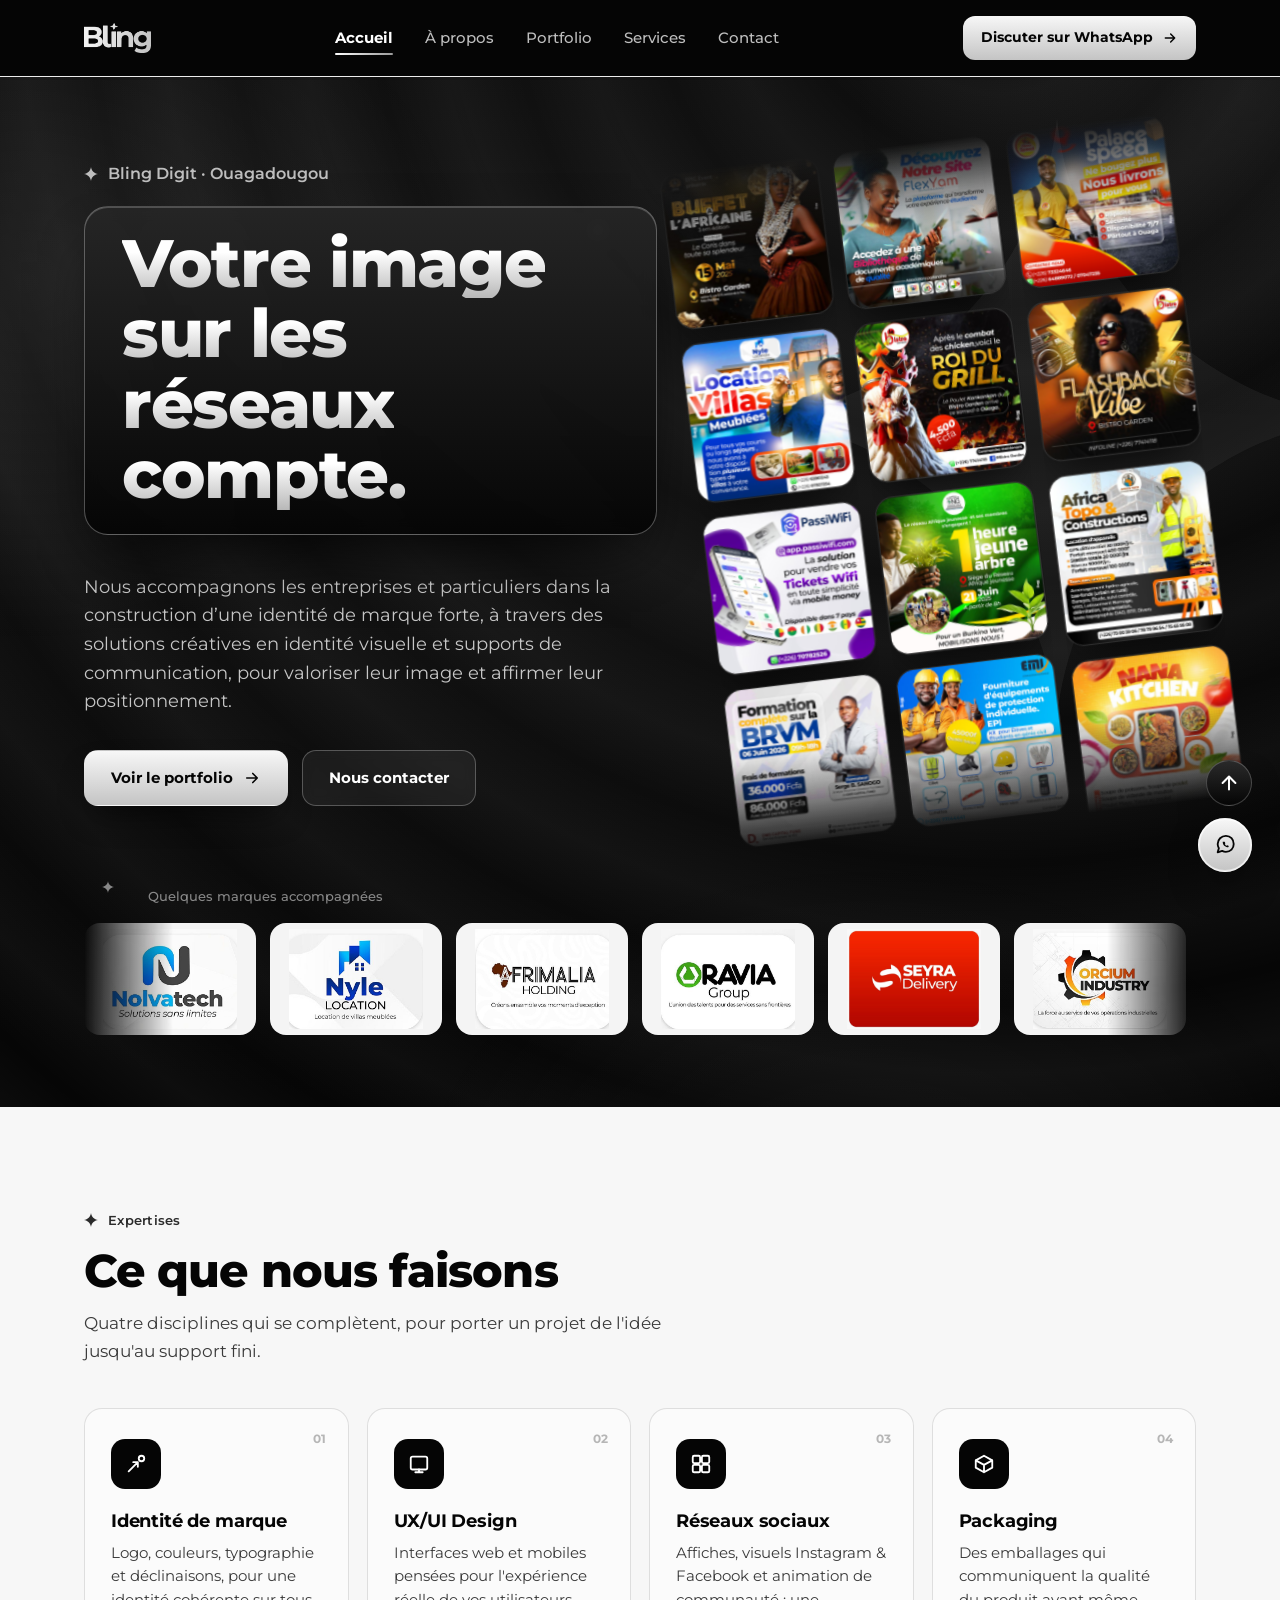
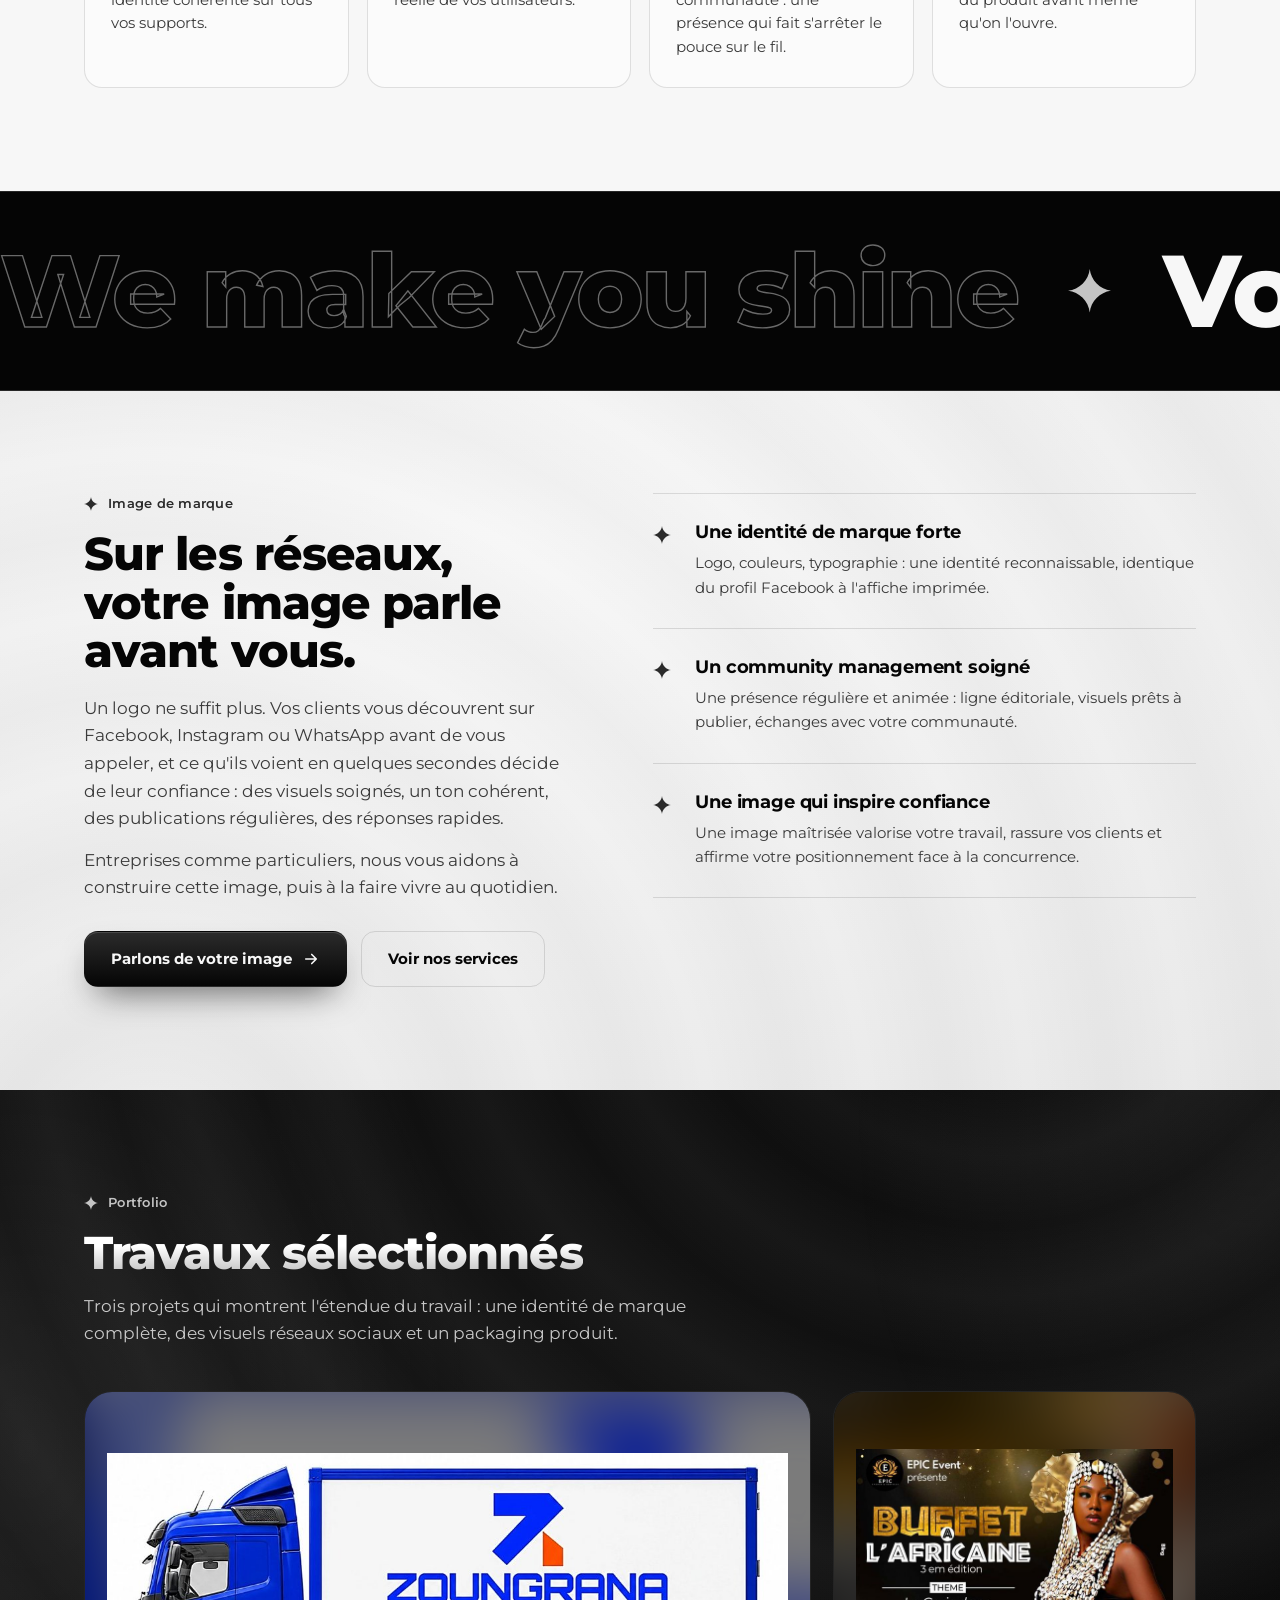
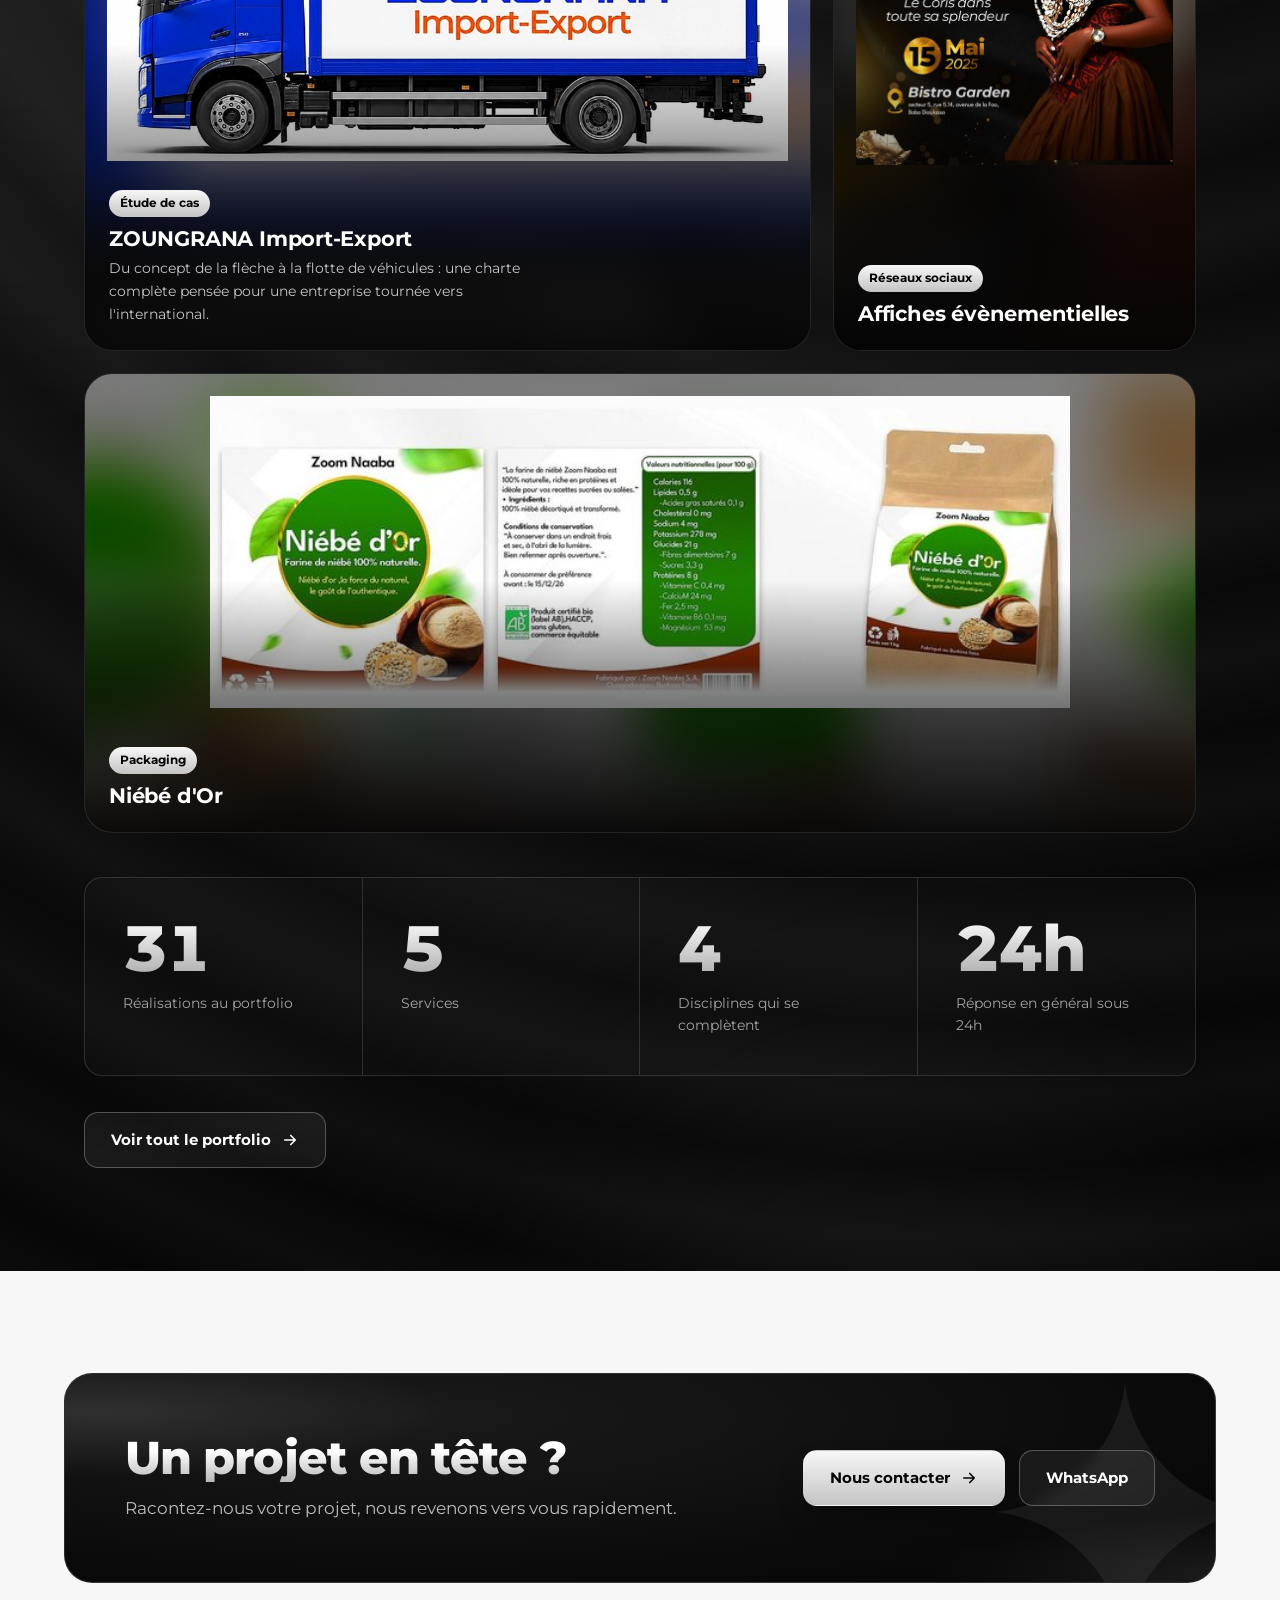
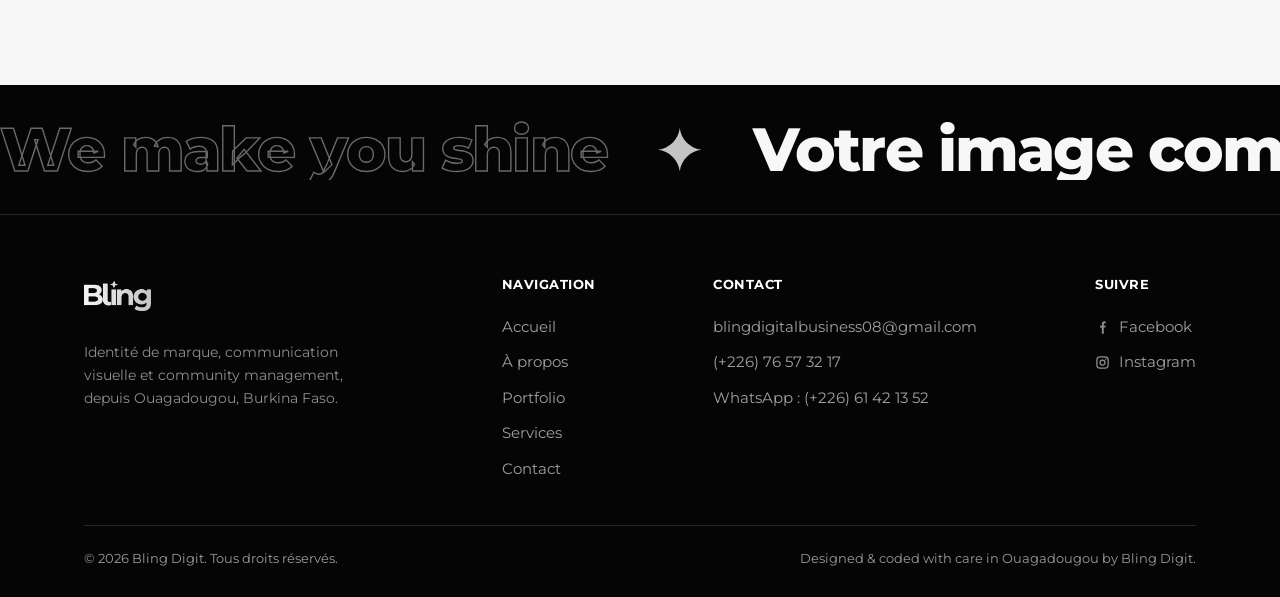
==== index.html @ 1dfe2dde "Add files via upload" ====
<!DOCTYPE html>
<html lang="fr">
<head>
<meta charset="UTF-8">
<meta name="viewport" content="width=device-width, initial-scale=1.0">
<title>Bling Digit | Identité de marque, design &amp; community management</title>
<meta name="description" content="Bling Digit accompagne entreprises et particuliers à Ouagadougou : identité visuelle, supports de communication, réseaux sociaux et community management.">
<meta name="theme-color" content="#050505">
<meta property="og:type" content="website">
<meta property="og:site_name" content="Bling Digit">
<meta property="og:title" content="Bling Digit | Identité de marque, design &amp; community management">
<meta property="og:description" content="Bling Digit accompagne entreprises et particuliers à Ouagadougou : identité visuelle, supports de communication, réseaux sociaux et community management.">
<meta property="og:image" content="https://www.blingdigit.com/assets/img/og-cover.jpg">
<meta property="og:image:width" content="1200">
<meta property="og:image:height" content="630">
<meta property="og:image:alt" content="Logo Bling Digit">
<meta property="og:url" content="https://www.blingdigit.com/">
<meta property="og:locale" content="fr_FR">
<meta name="twitter:card" content="summary_large_image">
<meta name="twitter:title" content="Bling Digit | Identité de marque, design &amp; community management">
<meta name="twitter:description" content="Bling Digit accompagne entreprises et particuliers à Ouagadougou : identité visuelle, supports de communication, réseaux sociaux et community management.">
<meta name="twitter:image" content="https://www.blingdigit.com/assets/img/og-cover.jpg">
<link rel="canonical" href="https://www.blingdigit.com/">
<link rel="icon" type="image/png" href="assets/img/favicon.png">
<link rel="icon" type="image/png" sizes="32x32" href="assets/img/favicon-32.png">
<link rel="apple-touch-icon" href="assets/img/apple-touch-icon.png">
<link rel="preconnect" href="https://fonts.googleapis.com">
<link rel="preconnect" href="https://fonts.gstatic.com" crossorigin>
<link href="https://fonts.googleapis.com/css2?family=Montserrat:wght@400;500;600;700;800&amp;display=swap" rel="stylesheet">
<link rel="stylesheet" href="assets/styles.css">
<script>document.documentElement.classList.add('js');setTimeout(function(){if(!window.__bling){document.documentElement.classList.remove('js')}},4000);</script>
<script type="application/ld+json">
{"@context":"https://schema.org","@type":"ProfessionalService","name":"Bling Digit","url":"https://www.blingdigit.com/","logo":"https://www.blingdigit.com/assets/img/bling-logo-dark.png","image":"https://www.blingdigit.com/assets/img/og-cover.jpg","description":"Identité de marque, supports de communication, réseaux sociaux et community management pour entreprises et particuliers.","email":"blingdigitalbusiness08@gmail.com","telephone":"+22676573217","address":{"@type":"PostalAddress","addressLocality":"Ouagadougou","addressCountry":"BF"},"sameAs":["https://www.facebook.com/profile.php?id=100087631194981","https://www.instagram.com/bling_digital_business/"]}
</script>
</head>
<body>
<a class="skip-link" href="#main-content">Aller au contenu</a>

<header class="nav" id="nav">
  <div class="wrap">
    <a href="index.html" class="brand" aria-label="Bling Digit, accueil"><img width="487" height="217" src="assets/img/bling-logo-light.png" alt="Bling Digit" class="mark"></a>
    <nav class="nav-links" id="nav-links" aria-label="Navigation principale">
      <a href="index.html" aria-current="page">Accueil</a>
      <a href="a-propos.html">À propos</a>
      <a href="portfolio.html">Portfolio</a>
      <a href="services.html">Services</a>
      <a href="contact.html">Contact</a>
      <a class="mobile-only" href="https://wa.me/22661421352" target="_blank" rel="noopener">Discuter sur WhatsApp</a>
    </nav>
    <a class="nav-cta desktop-only" href="https://wa.me/22661421352" target="_blank" rel="noopener">Discuter sur WhatsApp <svg class="arr" viewBox="0 0 24 24" fill="none" aria-hidden="true"><path d="M5 12H19M13 6L19 12L13 18" stroke="currentColor" stroke-width="2.2" stroke-linecap="round" stroke-linejoin="round"/></svg></a>
    <button class="nav-toggle" type="button" aria-controls="nav-links" aria-label="Ouvrir le menu" aria-expanded="false"><span></span><span></span><span></span></button>
  </div>
</header>

<main id="main-content" tabindex="-1">

  <!-- HERO -->
  <section class="surface-dark hero">
    <svg class="hero-star" viewBox="0 0 24 24" aria-hidden="true"><path d="M12 0C12.6 6.2 17.8 11.4 24 12 17.8 12.6 12.6 17.8 12 24 11.4 17.8 6.2 12.6 0 12 6.2 11.4 11.4 6.2 12 0Z"/></svg>
    <svg class="star-float" style="left:46%;top:14%;width:18px" viewBox="0 0 24 24" aria-hidden="true"><path d="M12 0C12.6 6.2 17.8 11.4 24 12 17.8 12.6 12.6 17.8 12 24 11.4 17.8 6.2 12.6 0 12 6.2 11.4 11.4 6.2 12 0Z"/></svg>
    <svg class="star-float" style="left:8%;top:78%;width:12px;animation-delay:1.2s" viewBox="0 0 24 24" aria-hidden="true"><path d="M12 0C12.6 6.2 17.8 11.4 24 12 17.8 12.6 12.6 17.8 12 24 11.4 17.8 6.2 12.6 0 12 6.2 11.4 11.4 6.2 12 0Z"/></svg>
    <svg class="star-float" style="left:92%;top:60%;width:14px;animation-delay:2.4s" viewBox="0 0 24 24" aria-hidden="true"><path d="M12 0C12.6 6.2 17.8 11.4 24 12 17.8 12.6 12.6 17.8 12 24 11.4 17.8 6.2 12.6 0 12 6.2 11.4 11.4 6.2 12 0Z"/></svg>
    <div class="wrap">
      <div class="hero-grid">
        <div>
          <p class="hero-kicker reveal"><svg viewBox="0 0 24 24" aria-hidden="true"><path d="M12 0C12.6 6.2 17.8 11.4 24 12 17.8 12.6 12.6 17.8 12 24 11.4 17.8 6.2 12.6 0 12 6.2 11.4 11.4 6.2 12 0Z"/></svg>Bling Digit · Ouagadougou</p>
          <h1 class="pill" data-split>Votre image sur les réseaux compte.</h1>
          <p class="lede on-dark reveal" style="--d:.35s">Nous accompagnons les entreprises et particuliers dans la construction d’une identité de marque forte, à travers des solutions créatives en identité visuelle et supports de communication, pour valoriser leur image et affirmer leur positionnement.</p>
          <div class="hero-actions reveal" style="--d:.5s">
            <a href="portfolio.html" class="btn btn-primary">Voir le portfolio <svg class="arr" viewBox="0 0 24 24" fill="none" aria-hidden="true"><path d="M5 12H19M13 6L19 12L13 18" stroke="currentColor" stroke-width="2.2" stroke-linecap="round" stroke-linejoin="round"/></svg></a>
            <a href="contact.html" class="btn btn-ghost-dark">Nous contacter</a>
          </div>
        </div>
        <div class="wall-wrap reveal" data-anim="zoom" style="--d:.3s" aria-hidden="true"><div class="wall"><div class="wall-col up"><div class="wall-track"><img width="640" height="636" decoding="async" src="assets/img/thumbs/poster-buffet.jpg" alt=""><img width="640" height="640" decoding="async" src="assets/img/thumbs/poster-nyle-villa.jpg" alt=""><img width="640" height="640" decoding="async" src="assets/img/thumbs/poster-passiwifi.jpg" alt=""><img width="640" height="640" decoding="async" src="assets/img/thumbs/poster-brvm.jpg" alt=""></div></div><div class="wall-col down"><div class="wall-track"><img width="640" height="640" decoding="async" src="assets/img/thumbs/poster-flexyam.jpg" alt=""><img width="640" height="640" decoding="async" src="assets/img/thumbs/poster-roi-grill.jpg" alt=""><img width="640" height="640" decoding="async" src="assets/img/thumbs/poster-jeune-arbre.jpg" alt=""><img width="640" height="640" decoding="async" src="assets/img/thumbs/poster-epi.jpg" alt=""></div></div><div class="wall-col up slow"><div class="wall-track"><img width="640" height="640" decoding="async" src="assets/img/thumbs/poster-palace-speed2.jpg" alt=""><img width="640" height="640" decoding="async" src="assets/img/thumbs/poster-flashback.jpg" alt=""><img width="640" height="690" decoding="async" src="assets/img/thumbs/poster-africa-topo.jpg" alt=""><img width="640" height="731" decoding="async" src="assets/img/thumbs/poster-nana-kitchen.jpg" alt=""></div></div></div></div>
      </div>
    <div class="brands-strip">
      <p class="wrap cap">Quelques marques accompagnées</p>
      <div class="marquee">
        <div class="marquee-track">
          <div class="marquee-item"><img width="477" height="356" loading="lazy" decoding="async" src="assets/img/thumbs/logo-nolvatech.jpg" alt="Nolvatech"></div>
          <div class="marquee-item"><img width="477" height="356" loading="lazy" decoding="async" src="assets/img/thumbs/logo-nyle.jpg" alt="Nyle Location"></div>
          <div class="marquee-item"><img width="477" height="356" loading="lazy" decoding="async" src="assets/img/thumbs/logo-afrimalia.jpg" alt="Afrimalia Holding"></div>
          <div class="marquee-item"><img width="477" height="356" loading="lazy" decoding="async" src="assets/img/thumbs/logo-oravia.jpg" alt="Oravia Group"></div>
          <div class="marquee-item"><img width="720" height="537" loading="lazy" decoding="async" src="assets/img/thumbs/logo-seyra.jpg" alt="Seyra Delivery"></div>
          <div class="marquee-item"><img width="477" height="356" loading="lazy" decoding="async" src="assets/img/thumbs/logo-orcium.jpg" alt="Orcium Industry"></div>
          <div class="marquee-item"><img width="477" height="356" loading="lazy" decoding="async" src="assets/img/thumbs/logo-palace-speed.jpg" alt="Palace Speed"></div>
          <div class="marquee-item"><img width="477" height="355" loading="lazy" decoding="async" src="assets/img/thumbs/logo-ida-jus.jpg" alt="Ida Jus naturel"></div>
          <div class="marquee-item"><img width="477" height="356" loading="lazy" decoding="async" src="assets/img/thumbs/logo-wifi-barness.jpg" alt="Wifi Zone Barness"></div>
          <div class="marquee-item"><img width="477" height="356" loading="lazy" decoding="async" src="assets/img/thumbs/logo-deogracias.jpg" alt="Déogracias Multiservices"></div>
        </div>
      </div>
    </div>
    </div>
  </section>

  <!-- OFFER -->
  <section>
    <div class="wrap">
      <p class="eyebrow"><svg viewBox="0 0 24 24" aria-hidden="true"><path d="M12 0C12.6 6.2 17.8 11.4 24 12 17.8 12.6 12.6 17.8 12 24 11.4 17.8 6.2 12.6 0 12 6.2 11.4 11.4 6.2 12 0Z"/></svg>Expertises</p>
      <h2 class="h-lg" data-split>Ce que nous faisons</h2>
      <p class="lede reveal" style="margin-top:14px;">Quatre disciplines qui se complètent, pour porter un projet de l'idée jusqu'au support fini.</p>
      <div class="offer-grid" style="margin-top:44px;" data-stagger=".1">
        <div class="offer reveal">
          <span class="num">01</span>
          <div class="ic"><svg width="22" height="22" viewBox="0 0 24 24" fill="none"><path d="M4 20L14 10M14 10L9 10M14 10L14 15" stroke="currentColor" stroke-width="2" stroke-linecap="round" stroke-linejoin="round"/><circle cx="18" cy="6" r="3" stroke="currentColor" stroke-width="2"/></svg></div>
          <h3>Identité de marque</h3>
          <p>Logo, couleurs, typographie et déclinaisons, pour une identité cohérente sur tous vos supports.</p>
        </div>
        <div class="offer reveal">
          <span class="num">02</span>
          <div class="ic"><svg width="22" height="22" viewBox="0 0 24 24" fill="none"><rect x="3" y="4" width="18" height="14" rx="2" stroke="currentColor" stroke-width="2"/><path d="M8 21H16M12 18V21" stroke="currentColor" stroke-width="2" stroke-linecap="round"/></svg></div>
          <h3>UX/UI Design</h3>
          <p>Interfaces web et mobiles pensées pour l'expérience réelle de vos utilisateurs.</p>
        </div>
        <div class="offer reveal">
          <span class="num">03</span>
          <div class="ic"><svg width="22" height="22" viewBox="0 0 24 24" fill="none"><rect x="3" y="3" width="8" height="8" rx="1.5" stroke="currentColor" stroke-width="2"/><rect x="13" y="3" width="8" height="8" rx="1.5" stroke="currentColor" stroke-width="2"/><rect x="3" y="13" width="8" height="8" rx="1.5" stroke="currentColor" stroke-width="2"/><rect x="13" y="13" width="8" height="8" rx="1.5" stroke="currentColor" stroke-width="2"/></svg></div>
          <h3>Réseaux sociaux</h3>
          <p>Affiches, visuels Instagram &amp; Facebook et animation de communauté : une présence qui fait s'arrêter le pouce sur le fil.</p>
        </div>
        <div class="offer reveal">
          <span class="num">04</span>
          <div class="ic"><svg width="22" height="22" viewBox="0 0 24 24" fill="none"><path d="M21 8L12 3L3 8M21 8L12 13M21 8V16L12 21M12 13L3 8M12 13V21M3 8V16L12 21" stroke="currentColor" stroke-width="2" stroke-linecap="round" stroke-linejoin="round"/></svg></div>
          <h3>Packaging</h3>
          <p>Des emballages qui communiquent la qualité du produit avant même qu'on l'ouvre.</p>
        </div>
      </div>
    </div>
  </section>

  <div class="band" aria-hidden="true"><div class="band-track" aria-hidden="true"><span>We make you shine</span><svg viewBox="0 0 24 24" aria-hidden="true"><path d="M12 0C12.6 6.2 17.8 11.4 24 12 17.8 12.6 12.6 17.8 12 24 11.4 17.8 6.2 12.6 0 12 6.2 11.4 11.4 6.2 12 0Z"/></svg><span>Votre image compte</span><svg viewBox="0 0 24 24" aria-hidden="true"><path d="M12 0C12.6 6.2 17.8 11.4 24 12 17.8 12.6 12.6 17.8 12 24 11.4 17.8 6.2 12.6 0 12 6.2 11.4 11.4 6.2 12 0Z"/></svg><span>We make you shine</span><svg viewBox="0 0 24 24" aria-hidden="true"><path d="M12 0C12.6 6.2 17.8 11.4 24 12 17.8 12.6 12.6 17.8 12 24 11.4 17.8 6.2 12.6 0 12 6.2 11.4 11.4 6.2 12 0Z"/></svg><span>Votre image compte</span><svg viewBox="0 0 24 24" aria-hidden="true"><path d="M12 0C12.6 6.2 17.8 11.4 24 12 17.8 12.6 12.6 17.8 12 24 11.4 17.8 6.2 12.6 0 12 6.2 11.4 11.4 6.2 12 0Z"/></svg><span>We make you shine</span><svg viewBox="0 0 24 24" aria-hidden="true"><path d="M12 0C12.6 6.2 17.8 11.4 24 12 17.8 12.6 12.6 17.8 12 24 11.4 17.8 6.2 12.6 0 12 6.2 11.4 11.4 6.2 12 0Z"/></svg><span>Votre image compte</span><svg viewBox="0 0 24 24" aria-hidden="true"><path d="M12 0C12.6 6.2 17.8 11.4 24 12 17.8 12.6 12.6 17.8 12 24 11.4 17.8 6.2 12.6 0 12 6.2 11.4 11.4 6.2 12 0Z"/></svg></div></div>

  <!-- BRANDING & COMMUNITY MANAGEMENT -->
  <section class="section-cloud">
    <div class="wrap brand-split">
      <div>
        <p class="eyebrow"><svg viewBox="0 0 24 24" aria-hidden="true"><path d="M12 0C12.6 6.2 17.8 11.4 24 12 17.8 12.6 12.6 17.8 12 24 11.4 17.8 6.2 12.6 0 12 6.2 11.4 11.4 6.2 12 0Z"/></svg>Image de marque</p>
        <h2 class="h-lg" data-split>Sur les réseaux, votre image parle avant vous.</h2>
        <p class="lede reveal" style="margin-top:18px;">Un logo ne suffit plus. Vos clients vous découvrent sur Facebook, Instagram ou WhatsApp avant de vous appeler, et ce qu'ils voient en quelques secondes décide de leur confiance : des visuels soignés, un ton cohérent, des publications régulières, des réponses rapides.</p>
        <p class="lede reveal" style="margin-top:14px;">Entreprises comme particuliers, nous vous aidons à construire cette image, puis à la faire vivre au quotidien.</p>
        <div class="reveal" style="margin-top:30px; display:flex; gap:14px; flex-wrap:wrap;">
          <a href="contact.html" class="btn btn-primary">Parlons de votre image <svg class="arr" viewBox="0 0 24 24" fill="none" aria-hidden="true"><path d="M5 12H19M13 6L19 12L13 18" stroke="currentColor" stroke-width="2.2" stroke-linecap="round" stroke-linejoin="round"/></svg></a>
          <a href="services.html" class="btn btn-ghost-light">Voir nos services</a>
        </div>
      </div>
      <div class="brand-rows" data-stagger=".14">
        <div class="brand-row reveal" data-anim="right"><svg viewBox="0 0 24 24" aria-hidden="true"><path d="M12 0C12.6 6.2 17.8 11.4 24 12 17.8 12.6 12.6 17.8 12 24 11.4 17.8 6.2 12.6 0 12 6.2 11.4 11.4 6.2 12 0Z"/></svg><div><h3>Une identité de marque forte</h3><p>Logo, couleurs, typographie : une identité reconnaissable, identique du profil Facebook à l'affiche imprimée.</p></div></div>
        <div class="brand-row reveal" data-anim="right"><svg viewBox="0 0 24 24" aria-hidden="true"><path d="M12 0C12.6 6.2 17.8 11.4 24 12 17.8 12.6 12.6 17.8 12 24 11.4 17.8 6.2 12.6 0 12 6.2 11.4 11.4 6.2 12 0Z"/></svg><div><h3>Un community management soigné</h3><p>Une présence régulière et animée : ligne éditoriale, visuels prêts à publier, échanges avec votre communauté.</p></div></div>
        <div class="brand-row reveal" data-anim="right"><svg viewBox="0 0 24 24" aria-hidden="true"><path d="M12 0C12.6 6.2 17.8 11.4 24 12 17.8 12.6 12.6 17.8 12 24 11.4 17.8 6.2 12.6 0 12 6.2 11.4 11.4 6.2 12 0Z"/></svg><div><h3>Une image qui inspire confiance</h3><p>Une image maîtrisée valorise votre travail, rassure vos clients et affirme votre positionnement face à la concurrence.</p></div></div>
      </div>
    </div>
  </section>

  <!-- FEATURED WORK -->
  <section class="surface-dark">
    <div class="wrap">
      <p class="eyebrow on-dark"><svg viewBox="0 0 24 24" aria-hidden="true"><path d="M12 0C12.6 6.2 17.8 11.4 24 12 17.8 12.6 12.6 17.8 12 24 11.4 17.8 6.2 12.6 0 12 6.2 11.4 11.4 6.2 12 0Z"/></svg>Portfolio</p>
      <h2 class="h-lg" data-split>Travaux sélectionnés</h2>
      <p class="lede on-dark reveal" style="margin-top:14px;">Trois projets qui montrent l'étendue du travail : une identité de marque complète, des visuels réseaux sociaux et un packaging produit.</p>

      <div class="feature-grid" style="margin-top:44px;">
        <a href="etude-de-cas.html" class="work-card tall reveal" style="--img:url('img/zoungrana-truck.jpg')">
          <div class="frame"><img width="1026" height="463" loading="lazy" decoding="async" src="assets/img/zoungrana-truck.jpg" alt="Camion floqué de l'identité ZOUNGRANA Import-Export"></div>
          <div class="scrim"></div><div class="glare"></div>
          <span class="go"><svg viewBox="0 0 24 24" fill="none" aria-hidden="true"><path d="M7 17L17 7M9 7H17V15" stroke="currentColor" stroke-width="2.2" stroke-linecap="round" stroke-linejoin="round"/></svg></span>
          <div class="body">
            <span class="tag">Étude de cas</span>
            <h3>ZOUNGRANA Import-Export</h3>
            <p>Du concept de la flèche à la flotte de véhicules : une charte complète pensée pour une entreprise tournée vers l'international.</p>
          </div>
        </a>
        <a href="portfolio.html#reseaux" class="work-card tall reveal" style="--d:.12s; --img:url('img/thumbs/poster-buffet.jpg')">
          <div class="frame"><img width="1080" height="1074" loading="lazy" decoding="async" src="assets/img/thumbs/poster-buffet.jpg" alt="Affiche évènementielle Buffet à l'Africaine"></div>
          <div class="scrim"></div><div class="glare"></div>
          <span class="go"><svg viewBox="0 0 24 24" fill="none" aria-hidden="true"><path d="M7 17L17 7M9 7H17V15" stroke="currentColor" stroke-width="2.2" stroke-linecap="round" stroke-linejoin="round"/></svg></span>
          <div class="body">
            <span class="tag">Réseaux sociaux</span>
            <h3>Affiches évènementielles</h3>
          </div>
        </a>
        <a href="portfolio.html#packaging" class="work-card wide reveal" style="--d:.2s; --img:url('img/thumbs/pkg-niebe-dor.jpg')">
          <div class="frame"><img width="1400" height="508" loading="lazy" decoding="async" src="assets/img/thumbs/pkg-niebe-dor.jpg" alt="Packaging Niébé d'Or"></div>
          <div class="scrim"></div><div class="glare"></div>
          <span class="go"><svg viewBox="0 0 24 24" fill="none" aria-hidden="true"><path d="M7 17L17 7M9 7H17V15" stroke="currentColor" stroke-width="2.2" stroke-linecap="round" stroke-linejoin="round"/></svg></span>
          <div class="body">
            <span class="tag">Packaging</span>
            <h3>Niébé d'Or</h3>
          </div>
        </a>
      </div>

      <div class="stats reveal" style="margin-top:44px;">
        <div class="stat"><div class="n" data-count="31">31</div><div class="l">Réalisations au portfolio</div></div>
        <div class="stat"><div class="n" data-count="5">5</div><div class="l">Services</div></div>
        <div class="stat"><div class="n" data-count="4">4</div><div class="l">Disciplines qui se complètent</div></div>
        <div class="stat"><div class="n" data-count="24" data-suffix="h">24h</div><div class="l">Réponse en général sous 24h</div></div>
      </div>

      <div class="reveal" style="margin-top:36px;">
        <a href="portfolio.html" class="btn btn-ghost-dark">Voir tout le portfolio <svg class="arr" viewBox="0 0 24 24" fill="none" aria-hidden="true"><path d="M5 12H19M13 6L19 12L13 18" stroke="currentColor" stroke-width="2.2" stroke-linecap="round" stroke-linejoin="round"/></svg></a>
      </div>
    </div>
  </section>

  <section>
    <div class="cta-band reveal" data-anim="zoom">
      <svg class="star-big" viewBox="0 0 24 24" aria-hidden="true"><path d="M12 0C12.6 6.2 17.8 11.4 24 12 17.8 12.6 12.6 17.8 12 24 11.4 17.8 6.2 12.6 0 12 6.2 11.4 11.4 6.2 12 0Z"/></svg>
      <div>
        <h2 class="h-lg" data-split>Un projet en tête ?</h2>
        <p class="lede" style="margin-top:12px;">Racontez-nous votre projet, nous revenons vers vous rapidement.</p>
      </div>
      <div class="cta-actions">
        <a href="contact.html" class="btn btn-primary">Nous contacter <svg class="arr" viewBox="0 0 24 24" fill="none" aria-hidden="true"><path d="M5 12H19M13 6L19 12L13 18" stroke="currentColor" stroke-width="2.2" stroke-linecap="round" stroke-linejoin="round"/></svg></a>
        <a href="https://wa.me/22661421352" class="btn btn-ghost-dark" target="_blank" rel="noopener">WhatsApp</a>
      </div>
    </div>
  </section>
</main>

<footer>
  <div class="foot-band"><div class="band" style="padding:0;background:transparent;border:0;"><div class="band-track" aria-hidden="true"><span>We make you shine</span><svg viewBox="0 0 24 24" aria-hidden="true"><path d="M12 0C12.6 6.2 17.8 11.4 24 12 17.8 12.6 12.6 17.8 12 24 11.4 17.8 6.2 12.6 0 12 6.2 11.4 11.4 6.2 12 0Z"/></svg><span>Votre image compte</span><svg viewBox="0 0 24 24" aria-hidden="true"><path d="M12 0C12.6 6.2 17.8 11.4 24 12 17.8 12.6 12.6 17.8 12 24 11.4 17.8 6.2 12.6 0 12 6.2 11.4 11.4 6.2 12 0Z"/></svg><span>We make you shine</span><svg viewBox="0 0 24 24" aria-hidden="true"><path d="M12 0C12.6 6.2 17.8 11.4 24 12 17.8 12.6 12.6 17.8 12 24 11.4 17.8 6.2 12.6 0 12 6.2 11.4 11.4 6.2 12 0Z"/></svg><span>Votre image compte</span><svg viewBox="0 0 24 24" aria-hidden="true"><path d="M12 0C12.6 6.2 17.8 11.4 24 12 17.8 12.6 12.6 17.8 12 24 11.4 17.8 6.2 12.6 0 12 6.2 11.4 11.4 6.2 12 0Z"/></svg><span>We make you shine</span><svg viewBox="0 0 24 24" aria-hidden="true"><path d="M12 0C12.6 6.2 17.8 11.4 24 12 17.8 12.6 12.6 17.8 12 24 11.4 17.8 6.2 12.6 0 12 6.2 11.4 11.4 6.2 12 0Z"/></svg><span>Votre image compte</span><svg viewBox="0 0 24 24" aria-hidden="true"><path d="M12 0C12.6 6.2 17.8 11.4 24 12 17.8 12.6 12.6 17.8 12 24 11.4 17.8 6.2 12.6 0 12 6.2 11.4 11.4 6.2 12 0Z"/></svg></div></div></div>
  <div class="wrap">
    <div class="foot-top">
      <div class="foot-col" style="max-width:300px;">
        <a href="index.html" class="brand" style="margin-bottom:14px; display:inline-flex;" aria-label="Bling Digit, accueil"><img width="487" height="217" src="assets/img/bling-logo-light.png" alt="Bling Digit" class="mark"></a>
        <p style="font-size:.9rem; color:rgba(255,255,255,.55); margin-top:10px;">Identité de marque, communication visuelle et community management, depuis Ouagadougou, Burkina Faso.</p>
      </div>
      <div class="foot-col">
        <p class="foot-h">NAVIGATION</p>
        <a href="index.html">Accueil</a>
        <a href="a-propos.html">À propos</a>
        <a href="portfolio.html">Portfolio</a>
        <a href="services.html">Services</a>
        <a href="contact.html">Contact</a>
      </div>
      <div class="foot-col">
        <p class="foot-h">CONTACT</p>
        <a href="mailto:blingdigitalbusiness08@gmail.com">blingdigitalbusiness08@gmail.com</a>
        <a href="tel:+22676573217">(+226) 76 57 32 17</a>
        <a href="https://wa.me/22661421352" target="_blank" rel="noopener">WhatsApp : (+226) 61 42 13 52</a>
      </div>
      <div class="foot-col">
        <p class="foot-h">SUIVRE</p>
        <a class="social-link" href="https://www.facebook.com/profile.php?id=100087631194981" target="_blank" rel="noopener"><svg width="15" height="15" viewBox="0 0 24 24" fill="currentColor" aria-hidden="true"><path d="M14 9V6.5C14 5.7 14.7 5 15.5 5H17V2H15C12.8 2 11 3.8 11 6V9H8V12H11V22H14V12H16.5L17 9H14Z"/></svg><span>Facebook</span></a>
        <a class="social-link" href="https://www.instagram.com/bling_digital_business/" target="_blank" rel="noopener"><svg width="15" height="15" viewBox="0 0 24 24" fill="none" stroke="currentColor" stroke-width="2" aria-hidden="true"><rect x="3" y="3" width="18" height="18" rx="5"/><circle cx="12" cy="12" r="4"/><circle cx="17.2" cy="6.8" r="1.1" fill="currentColor" stroke="none"/></svg><span>Instagram</span></a>
      </div>
    </div>
    <div class="foot-bottom">
      <span>© <span class="js-year">2026</span> Bling Digit. Tous droits réservés.</span>
      <span>Designed &amp; coded with care in Ouagadougou by Bling Digit.</span>
    </div>
  </div>
</footer>

<script src="assets/script.js"></script>
</body>
</html>
---- assets/styles.css ----
/* Bling Digit - Portfolio v2
   Palette noir / argent : #050505 #0E0E0E #2B2B2B #C4C4C4 #E6E6E6 #F7F7F7
   Montserrat partout, l'étoile à quatre branches comme signature. */

:root{
  --ink:#050505; --deep:#0e0e0e; --graphite:#2B2B2B; --royal:#2B2B2B;
  --sky:#C4C4C4; --cloud:#E6E6E6; --paper:#F7F7F7; --card:#FBFBFB; --slate:#3a3a3a;
  --line:rgba(43,43,43,.14); --line-dark:rgba(196,196,196,.18);
  --display:"Montserrat",-apple-system,"Segoe UI",Roboto,sans-serif;
  --body:var(--display);
  --maxw:1240px; --gutter:clamp(20px,5vw,64px);
  --radius-lg:28px; --radius-md:18px; --radius-sm:12px;
  --ease:cubic-bezier(.22,1,.36,1); --ease-io:cubic-bezier(.65,0,.35,1);
  --nav-h:76px;
  --star:url("data:image/svg+xml,%3Csvg xmlns='http://www.w3.org/2000/svg' viewBox='0 0 24 24'%3E%3Cpath d='M12 0C12.6 6.2 17.8 11.4 24 12 17.8 12.6 12.6 17.8 12 24 11.4 17.8 6.2 12.6 0 12 6.2 11.4 11.4 6.2 12 0Z'/%3E%3C/svg%3E");
}

*,*::before,*::after{ box-sizing:border-box; }
html{ scroll-behavior:smooth; overflow-x:hidden; width:100%; -webkit-text-size-adjust:100%; scroll-padding-top:calc(var(--nav-h) + 24px); }
body{
  margin:0; font-family:var(--body); font-weight:400; color:var(--ink); background:var(--paper);
  -webkit-font-smoothing:antialiased; font-size:16px; line-height:1.6; overflow-x:clip;
}
img{ max-width:100%; height:auto; display:block; }
a{ color:inherit; text-decoration:none; }
ul{ margin:0; padding:0; list-style:none; }
h1,h2,h3,h4,p{ margin:0; }
h1,h2{ font-weight:800; line-height:1.05; letter-spacing:-.02em; }
h3,h4{ font-weight:700; line-height:1.15; letter-spacing:-.01em; }
button{ font-family:var(--body); cursor:pointer; }
body.no-scroll{ overflow:hidden; }
main:focus{ outline:none; }
::selection{ background:var(--ink); color:#fff; }

.wrap{ max-width:var(--maxw); margin:0 auto; padding:0 var(--gutter); }
:focus-visible{ outline:3px solid var(--graphite); outline-offset:3px; border-radius:6px; }
.nav :focus-visible,.surface-dark :focus-visible,footer :focus-visible,.lightbox :focus-visible{ outline-color:var(--sky); }

.sr-only{ position:absolute; width:1px; height:1px; padding:0; margin:-1px; overflow:hidden; clip:rect(0,0,0,0); white-space:nowrap; border:0; }
.skip-link{ position:absolute; left:16px; top:-70px; z-index:400; background:#fff; color:var(--ink); padding:12px 18px; border-radius:10px; font-weight:600; font-size:.92rem; transition:top .15s ease; }
.skip-link:focus{ top:16px; }

/* ---------------------------------------------------------
   Éléments globaux : progression, halo curseur, boutons flottants
--------------------------------------------------------- */
.progress{ position:fixed; top:0; left:0; right:0; height:3px; z-index:260; transform-origin:0 50%; transform:scaleX(var(--p,0)); background:linear-gradient(90deg,#6f6f6f,#fff 50%,#9a9a9a); pointer-events:none; }
.cursor-glow{ position:fixed; left:0; top:0; width:560px; height:560px; margin:-280px 0 0 -280px; border-radius:50%; pointer-events:none; z-index:1;
  background:radial-gradient(circle,rgba(255,255,255,.13),rgba(255,255,255,0) 62%); opacity:0; transition:opacity .4s ease; mix-blend-mode:soft-light; will-change:transform; }
.cursor-glow.on{ opacity:1; }

.fab-stack{ position:fixed; right:clamp(14px,2.4vw,28px); bottom:clamp(14px,2.4vw,28px); z-index:150; display:flex; flex-direction:column; gap:12px; align-items:flex-end; }
.fab{ width:54px; height:54px; border-radius:50%; display:grid; place-items:center; border:1px solid rgba(255,255,255,.22);
  background:linear-gradient(180deg,#2a2a2a,#050505); color:#fff; box-shadow:0 18px 40px -14px rgba(0,0,0,.75); position:relative;
  transition:transform .35s var(--ease), opacity .35s ease, box-shadow .35s ease; }
.fab:hover{ transform:translateY(-3px) scale(1.05); box-shadow:0 24px 46px -14px rgba(0,0,0,.85); }
.fab svg{ width:22px; height:22px; }
.fab-wa{ background:linear-gradient(180deg,#F7F7F7,#C4C4C4); color:var(--ink); border-color:rgba(255,255,255,.6); }
.fab-wa::before{ content:""; position:absolute; inset:-1px; border-radius:50%; border:2px solid rgba(255,255,255,.55); animation:ring 2.8s ease-out infinite; }
@keyframes ring{ 0%{ transform:scale(1); opacity:.9; } 100%{ transform:scale(1.7); opacity:0; } }
.fab-top{ opacity:0; transform:translateY(14px) scale(.9); pointer-events:none; width:46px; height:46px; }
.fab-top.show{ opacity:1; transform:none; pointer-events:auto; }

/* Transition entre pages */
main,footer{ animation:pageIn .8s var(--ease) both; }
@keyframes pageIn{ from{ opacity:0; transform:translateY(14px); } to{ opacity:1; transform:none; } }
body.leaving main,body.leaving footer{ opacity:0; transform:translateY(-10px); transition:opacity .22s ease, transform .22s ease; animation:none; }

/* ---------------------------------------------------------
   Navigation
--------------------------------------------------------- */
.nav{ position:sticky; top:0; z-index:200; border-bottom:1px solid var(--line-dark); transition:transform .5s var(--ease), border-color .3s ease; }
.nav::before{ content:""; position:absolute; inset:0; z-index:-1; background:#050505; -webkit-backdrop-filter:blur(16px) saturate(140%); backdrop-filter:blur(16px) saturate(140%); transition:background .3s ease; }
.nav.scrolled::before{ background:rgba(5,5,5,.84); }
.nav.hidden{ transform:translateY(-100%); }
.nav .wrap{ display:flex; align-items:center; justify-content:space-between; height:var(--nav-h); gap:24px; transition:height .4s var(--ease); }
.nav.scrolled .wrap{ height:64px; }
.brand{ display:flex; align-items:center; gap:10px; color:#fff; }
.brand .mark{ height:30px; width:auto; flex:none; display:block; transition:transform .5s var(--ease), filter .4s ease; }
.brand:hover .mark{ transform:scale(1.06); filter:drop-shadow(0 0 14px rgba(255,255,255,.35)); }
.nav-links{ display:flex; align-items:center; gap:4px; }
.nav-links a{ position:relative; color:rgba(255,255,255,.74); font-size:.94rem; font-weight:500; padding:10px 14px; border-radius:10px; transition:color .25s ease; }
.nav-links a:not(.mobile-only)::after{ content:""; position:absolute; left:14px; right:14px; bottom:5px; height:2px; border-radius:2px; background:linear-gradient(90deg,#fff,#9a9a9a); transform:scaleX(0); transform-origin:0 50%; transition:transform .45s var(--ease); }
.nav-links a:hover{ color:#fff; }
.nav-links a:not(.mobile-only):hover::after,.nav-links a[aria-current="page"]::after{ transform:scaleX(1); }
.nav-links a[aria-current="page"]{ color:#fff; font-weight:700; }
.nav-cta{ position:relative; overflow:hidden; display:inline-flex; align-items:center; gap:9px; background:linear-gradient(180deg,#F7F7F7,#C4C4C4); color:var(--ink); padding:10px 18px; border-radius:12px; font-size:.9rem; font-weight:700; white-space:nowrap; transition:box-shadow .3s ease; }
.nav-cta svg{ width:16px; height:16px; }
.nav-cta:hover{ box-shadow:0 12px 30px -10px rgba(255,255,255,.35); }
.nav-toggle{ display:none; }
.nav-links a.mobile-only{ display:none; }

@media (max-width:860px){
  .nav-links{
    position:fixed; inset:var(--nav-h) 0 0 0; width:100%; max-width:100vw; height:calc(100vh - var(--nav-h)); height:calc(100dvh - var(--nav-h));
    background:radial-gradient(120% 80% at 80% 0,#1b1b1b,#050505 70%); flex-direction:column; align-items:stretch; justify-content:flex-start;
    padding:22px var(--gutter) 28px; gap:0; overflow-y:auto; overflow-x:hidden;
    clip-path:circle(0 at calc(100% - 40px) 0); visibility:hidden; pointer-events:none;
    transition:clip-path .7s var(--ease), visibility .7s; z-index:60;
  }
  .nav-links.open{ clip-path:circle(150% at calc(100% - 40px) 0); visibility:visible; pointer-events:auto; }
  .nav-links a{ font-size:1.5rem; font-weight:700; padding:18px 4px; border-bottom:1px solid var(--line-dark); border-radius:0; color:#fff;
    opacity:0; transform:translateY(24px); transition:opacity .6s ease, transform .7s var(--ease); }
  .nav-links.open a{ opacity:1; transform:none; transition-delay:calc(var(--i,0)*70ms + 180ms); }
  .nav-links a::after{ display:none; }
  .nav-links a[aria-current="page"]{ color:var(--sky); }
  .nav-links a.mobile-only{ display:block; margin-top:26px; text-align:center; border-bottom:0; border-radius:14px; font-size:1.02rem; color:var(--ink); background:linear-gradient(180deg,#F7F7F7,#C4C4C4); }
  .nav-cta.desktop-only{ display:none; }
  .nav-toggle{ display:flex; flex-direction:column; align-items:center; justify-content:center; gap:5px; width:44px; height:44px; border-radius:12px; border:1px solid var(--line-dark); background:rgba(255,255,255,.04); color:#fff; padding:0; }
  .nav-toggle span{ display:block; width:20px; height:2px; border-radius:2px; background:currentColor; transition:transform .5s var(--ease), opacity .3s ease; }
  .nav-toggle[aria-expanded="true"] span:nth-child(1){ transform:translateY(7px) rotate(45deg); }
  .nav-toggle[aria-expanded="true"] span:nth-child(2){ opacity:0; }
  .nav-toggle[aria-expanded="true"] span:nth-child(3){ transform:translateY(-7px) rotate(-45deg); }
}
@media (min-width:861px){ .nav-toggle{ display:none; } }

/* ---------------------------------------------------------
   Boutons
--------------------------------------------------------- */
.btn{ position:relative; overflow:hidden; display:inline-flex; align-items:center; justify-content:center; gap:10px; padding:15px 26px; border-radius:14px; font-size:.95rem; font-weight:700; border:1px solid transparent; transition:transform .4s var(--ease), box-shadow .4s ease, background-color .3s ease, border-color .3s ease, color .3s ease; will-change:transform; }
.btn::after{ content:""; position:absolute; inset:0; background:linear-gradient(110deg,transparent 35%,rgba(255,255,255,.35) 50%,transparent 65%); transform:translateX(-130%); transition:transform .9s var(--ease); pointer-events:none; }
.btn:hover::after{ transform:translateX(130%); }
.btn .arr{ width:18px; height:18px; flex:none; transition:transform .45s var(--ease); }
.btn:hover .arr{ transform:translateX(5px); }
.btn-primary{ background:linear-gradient(180deg,#2B2B2B,#050505); color:#F7F7F7; box-shadow:0 16px 34px -14px rgba(5,5,5,.7), inset 0 1px 0 rgba(255,255,255,.14); }
.btn-primary:hover{ transform:translateY(-3px); box-shadow:0 22px 42px -14px rgba(5,5,5,.85), inset 0 1px 0 rgba(255,255,255,.2); }
.surface-dark .btn-primary,.cta-band .btn-primary,footer .btn-primary{ background:linear-gradient(180deg,#F7F7F7,#C4C4C4); color:var(--ink); box-shadow:0 16px 34px -14px rgba(0,0,0,.7); }
.btn-ghost-dark{ background:rgba(255,255,255,.06); color:#fff; border-color:rgba(255,255,255,.26); backdrop-filter:blur(6px); }
.btn-ghost-dark:hover{ background:rgba(255,255,255,.15); border-color:rgba(255,255,255,.5); transform:translateY(-3px); }
.btn-ghost-light{ background:transparent; color:var(--ink); border-color:var(--line); }
.btn-ghost-light:hover{ background:var(--ink); color:#fff; border-color:var(--ink); transform:translateY(-3px); }
.btn-block{ width:100%; }

/* ---------------------------------------------------------
   Surfaces sombres : aurore, grain, étoile
--------------------------------------------------------- */
.surface-dark{ position:relative; overflow:hidden; isolation:isolate; color:#F7F7F7;
  background:
    repeating-radial-gradient(circle at 78% -12%,rgba(247,247,247,.03) 0,rgba(247,247,247,0) 70px,rgba(247,247,247,.03) 140px),
    radial-gradient(120% 100% at 38% 28%,#161616 0%,#050505 72%); }
.surface-dark::before{ content:""; position:absolute; inset:-25%; z-index:-1; pointer-events:none;
  background:
    radial-gradient(38% 38% at 18% 30%,rgba(255,255,255,.07),transparent 62%),
    radial-gradient(34% 34% at 82% 18%,rgba(196,196,196,.08),transparent 62%),
    radial-gradient(40% 40% at 62% 92%,rgba(255,255,255,.05),transparent 62%);
  animation:aurora 20s ease-in-out infinite alternate; will-change:transform; }
.surface-dark::after{ content:""; position:absolute; inset:0; z-index:-1; pointer-events:none; opacity:.04; mix-blend-mode:overlay;
  background-image:url("data:image/svg+xml,%3Csvg xmlns='http://www.w3.org/2000/svg' width='160' height='160'%3E%3Cfilter id='n'%3E%3CfeTurbulence type='fractalNoise' baseFrequency='.85' numOctaves='2' stitchTiles='stitch'/%3E%3CfeColorMatrix values='0 0 0 0 1 0 0 0 0 1 0 0 0 0 1 0 0 0 .9 0'/%3E%3C/filter%3E%3Crect width='100%25' height='100%25' filter='url(%23n)'/%3E%3C/svg%3E"); }
@keyframes aurora{ 0%{ transform:translate3d(-3%,-2%,0) rotate(0deg) scale(1); } 100%{ transform:translate3d(4%,3%,0) rotate(7deg) scale(1.1); } }
.surface-dark > .wrap{ position:relative; z-index:2; }

.hero-star{ position:absolute; right:-6%; top:4%; width:min(52vw,600px); fill:#C4C4C4; opacity:.07; pointer-events:none; z-index:0; animation:spin 90s linear infinite; transform:translate3d(0,var(--py,0px),0); }
@keyframes spin{ to{ rotate:360deg; } }
.star-float{ position:absolute; z-index:0; pointer-events:none; fill:#fff; opacity:.5; animation:twinkle 4.5s ease-in-out infinite; }
@keyframes twinkle{ 0%,100%{ transform:scale(.6) rotate(0); opacity:.15; } 50%{ transform:scale(1) rotate(45deg); opacity:.7; } }

.pill{ position:relative; overflow:hidden; display:inline-block; max-width:100%; overflow-wrap:break-word; font-weight:800;
  background:linear-gradient(180deg,rgba(38,38,38,.9),rgba(5,5,5,.92)); border:1px solid rgba(196,196,196,.38); border-radius:24px;
  padding:.3em .55em .36em; -webkit-backdrop-filter:blur(8px); backdrop-filter:blur(8px);
  box-shadow:inset 0 1px 0 rgba(255,255,255,.2),0 30px 60px -26px rgba(0,0,0,.95); }
.pill::after{ content:""; position:absolute; inset:0; background:linear-gradient(110deg,transparent 40%,rgba(255,255,255,.2) 50%,transparent 60%); transform:translateX(-130%); animation:shine 7s 2.2s ease-in-out infinite; pointer-events:none; }
@keyframes shine{ 0%,60%{ transform:translateX(-130%); } 100%{ transform:translateX(130%); } }

.hero-kicker,.eyebrow{ display:flex; align-items:center; gap:10px; font-weight:600; }
.hero-kicker{ color:rgba(247,247,247,.74); font-size:.98rem; margin-bottom:20px; }
.hero-kicker svg,.eyebrow svg{ width:14px; height:14px; fill:currentColor; flex:none; animation:spin 12s linear infinite; }
.eyebrow{ font-size:.82rem; color:var(--graphite); margin-bottom:16px; letter-spacing:.02em; }
.eyebrow.on-dark{ color:var(--sky); }

h2.h-lg{ font-size:clamp(1.9rem,3.6vw,2.9rem); }
.lede{ font-size:1.08rem; color:var(--slate); max-width:58ch; }
.lede.on-dark{ color:rgba(255,255,255,.76); }
.surface-dark h1,.surface-dark h2,.cta-band h2,footer h2{ color:#F7F7F7; }

/* découpe de titres mot à mot */
.w{ display:inline-block; overflow:hidden; vertical-align:top; padding:.1em 0 .16em; margin:-.1em 0 -.16em; }
.w>span{ display:inline-block; }
.js [data-split] .w>span{ transform:translateY(115%) rotate(5deg); transform-origin:0 100%; transition:transform 1.05s var(--ease) calc(var(--i,0)*55ms + var(--d,0s)); }
.js [data-split].in .w>span{ transform:none; }
.surface-dark [data-split] .w>span,.cta-band [data-split] .w>span{ background:linear-gradient(180deg,#fff 35%,#b8b8b8); -webkit-background-clip:text; background-clip:text; -webkit-text-fill-color:transparent; }
@media (forced-colors:active){ .surface-dark [data-split] .w>span{ background:none; -webkit-text-fill-color:currentColor; } }

section{ padding:clamp(60px,8vw,112px) 0; position:relative; }
.section-cloud{ background:
  repeating-radial-gradient(circle at 12% 112%,rgba(5,5,5,.022) 0,rgba(5,5,5,0) 80px,rgba(5,5,5,.022) 160px),
  radial-gradient(120% 120% at 40% 20%,#F7F7F7 0%,#E6E6E6 100%); }

/* ---------------------------------------------------------
   Hero accueil
--------------------------------------------------------- */
.hero{ padding-top:clamp(40px,6vw,84px); padding-bottom:clamp(40px,6vw,72px); }
.hero-grid{ display:grid; grid-template-columns:1.08fr .92fr; gap:clamp(28px,4vw,56px); align-items:center; }
.hero h1.pill{ font-size:clamp(2rem,5.6vw,4.2rem); max-width:15ch; }
.hero .lede{ margin-top:30px; font-size:1.12rem; max-width:54ch; }
.hero-actions{ display:flex; flex-wrap:wrap; gap:14px; margin-top:34px; }

.wall-wrap{ position:relative; }
.wall{ position:relative; height:clamp(420px,56vw,660px); display:grid; grid-template-columns:repeat(3,1fr); gap:14px; transform:rotate(-7deg) scale(1.04); transform-origin:50% 50%;
  -webkit-mask-image:linear-gradient(180deg,transparent,#000 14%,#000 86%,transparent); mask-image:linear-gradient(180deg,transparent,#000 14%,#000 86%,transparent); }
.wall-col{ overflow:hidden; }
.wall-track{ display:flex; flex-direction:column; gap:14px; animation:wallUp 46s linear infinite; will-change:transform; }
.wall-col.down .wall-track{ animation-name:wallDown; animation-duration:54s; }
.wall-col.slow .wall-track{ animation-duration:62s; }
.wall:hover .wall-track{ animation-play-state:paused; }
.wall img{ width:100%; border-radius:18px; border:1px solid rgba(255,255,255,.12); box-shadow:0 20px 40px -18px rgba(0,0,0,.8); }
@keyframes wallUp{ from{ transform:translateY(0); } to{ transform:translateY(calc(-50% - 7px)); } }
@keyframes wallDown{ from{ transform:translateY(calc(-50% - 7px)); } to{ transform:translateY(0); } }

.hero-stats{ display:flex; flex-wrap:wrap; gap:clamp(20px,4vw,48px); margin-top:44px; padding-top:28px; border-top:1px solid var(--line-dark); }
.hero-stats .n{ font-size:clamp(1.8rem,3vw,2.4rem); font-weight:800; line-height:1; }
.hero-stats .l{ font-size:.82rem; color:rgba(255,255,255,.6); margin-top:6px; }

@media (max-width:980px){
  .hero-grid{ grid-template-columns:1fr; }
  .wall{ height:380px; transform:rotate(-4deg) scale(1.02); margin-top:8px; }
}
@media (max-width:560px){ .wall{ height:320px; gap:10px; } .wall img{ border-radius:12px; } }

/* ---------------------------------------------------------
   Bandeau logos (marquee)
--------------------------------------------------------- */
.brands-strip{ margin-top:clamp(40px,6vw,72px); }
.brands-strip .cap{ color:rgba(255,255,255,.5); font-size:.84rem; margin-bottom:16px; font-weight:500; }
.marquee{ overflow:hidden; -webkit-mask-image:linear-gradient(90deg,transparent,#000 8%,#000 92%,transparent); mask-image:linear-gradient(90deg,transparent,#000 8%,#000 92%,transparent); }
.marquee-track{ display:flex; width:max-content; animation:scroll 38s linear infinite; }
.marquee:hover .marquee-track{ animation-play-state:paused; }
@keyframes scroll{ from{ transform:translateX(0); } to{ transform:translateX(-50%); } }
.marquee-item{ flex:none; margin-right:14px; width:172px; height:112px; border-radius:16px; background:#f4f4f4; padding:5px; display:flex; align-items:center; justify-content:center; border:1px solid rgba(255,255,255,.1); overflow:hidden; transition:transform .5s var(--ease), box-shadow .5s ease; }
.marquee-item:hover{ transform:translateY(-6px) scale(1.04); box-shadow:0 22px 40px -16px rgba(0,0,0,.8); }
.marquee-item img{ width:100%; height:100%; object-fit:contain; border-radius:10px; }

/* Bandeau slogan */
.band{ padding:clamp(28px,4vw,48px) 0; background:var(--ink); color:#fff; overflow:hidden; border-block:1px solid var(--line-dark); }
.band-track{ display:flex; align-items:center; width:max-content; white-space:nowrap; will-change:transform; animation:bandRun 40s linear infinite; }
.band-track span{ font-size:clamp(2.6rem,8vw,6.6rem); font-weight:800; letter-spacing:-.03em; line-height:1; color:transparent; -webkit-text-stroke:1.4px rgba(255,255,255,.4); transition:color .5s ease, -webkit-text-stroke-color .5s ease; }
.band-track span:nth-of-type(even){ color:#F7F7F7; -webkit-text-stroke:0; }
.band-track span,.band-track svg{ margin-right:clamp(24px,4vw,56px); }
.band-track svg{ width:clamp(22px,3.4vw,44px); height:auto; fill:#C4C4C4; flex:none; animation:spin 10s linear infinite; }
@keyframes bandRun{ from{ transform:translateX(0); } to{ transform:translateX(-50%); } }

/* ---------------------------------------------------------
   Cartes : offres, étapes, contact (spotlight)
--------------------------------------------------------- */
.offer-grid{ display:grid; grid-template-columns:repeat(4,1fr); gap:18px; }
@media (max-width:1000px){ .offer-grid{ grid-template-columns:repeat(2,1fr); } }
@media (max-width:560px){ .offer-grid{ grid-template-columns:1fr; } }
.offer,.step,.contact-card{ position:relative; overflow:hidden; isolation:isolate; background:var(--card); border:1px solid var(--line); border-radius:var(--radius-md); transition:transform .6s var(--ease), box-shadow .6s ease, border-color .4s ease; }
.offer::before,.step::before,.contact-card::before{ content:""; position:absolute; inset:0; z-index:-1; opacity:0; transition:opacity .45s ease;
  background:radial-gradient(420px circle at var(--mx,50%) var(--my,0%),rgba(5,5,5,.08),transparent 60%); }
.offer:hover,.step:hover,.contact-card:hover{ transform:translateY(-6px); box-shadow:0 30px 50px -28px rgba(5,5,5,.4); border-color:rgba(5,5,5,.3); }
.offer:hover::before,.step:hover::before,.contact-card:hover::before{ opacity:1; }
.offer{ padding:30px 26px 28px; }
.offer .ic{ width:50px; height:50px; border-radius:14px; background:var(--ink); color:#fff; display:grid; place-items:center; margin-bottom:22px; transition:transform .7s var(--ease), border-radius .5s ease; }
.offer:hover .ic{ transform:rotate(-8deg) scale(1.1); border-radius:50%; }
.offer .num{ position:absolute; top:20px; right:22px; font-size:.78rem; font-weight:700; color:rgba(5,5,5,.28); }
.offer h3{ font-size:1.1rem; }
.offer p{ margin-top:10px; color:var(--slate); font-size:.92rem; }

.brand-split{ display:grid; grid-template-columns:1fr 1.1fr; gap:clamp(32px,6vw,76px); align-items:start; }
@media (max-width:900px){ .brand-split{ grid-template-columns:1fr; } }
.brand-rows .brand-row{ display:grid; grid-template-columns:24px 1fr; gap:18px; padding:28px 0; border-top:1px solid var(--line); position:relative; transition:padding-left .6s var(--ease); }
.brand-rows .brand-row:last-child{ border-bottom:1px solid var(--line); }
.brand-rows .brand-row::after{ content:""; position:absolute; left:0; top:-1px; height:1px; width:100%; background:var(--ink); transform:scaleX(0); transform-origin:0 50%; transition:transform .9s var(--ease); }
.brand-rows .brand-row:hover::after{ transform:scaleX(1); }
.brand-rows .brand-row:hover{ padding-left:10px; }
.brand-row svg{ width:18px; height:18px; fill:var(--graphite); margin-top:4px; transition:transform .8s var(--ease); }
.brand-row:hover svg{ transform:rotate(180deg) scale(1.3); }
.brand-row h3{ font-size:1.14rem; }
.brand-row p{ margin-top:8px; color:var(--slate); font-size:.95rem; }

/* Travaux sélectionnés (cadres sans recadrage) */
.feature-grid{ display:grid; grid-template-columns:2fr 1fr; gap:22px; }
.feature-grid .work-card.wide{ grid-column:1 / -1; min-height:460px; }
@media (max-width:900px){ .feature-grid{ grid-template-columns:1fr; } .feature-grid .work-card.wide{ min-height:380px; } }
.work-card{ position:relative; display:flex; flex-direction:column; justify-content:flex-end; min-height:310px; border-radius:var(--radius-lg); overflow:hidden; isolation:isolate; color:#fff; background:#0b0b0b; border:1px solid rgba(255,255,255,.1);
  transform:perspective(1000px) rotateX(var(--rx,0deg)) rotateY(var(--ry,0deg)); transition:transform .5s var(--ease), box-shadow .5s ease, border-color .4s ease; will-change:transform; }
.work-card:hover{ box-shadow:0 40px 70px -34px rgba(0,0,0,.9); border-color:rgba(255,255,255,.28); }
.work-card.tall{ min-height:560px; }
.work-card.tall .frame img{ padding-bottom:150px; }
.work-card .frame{ position:absolute; inset:0; z-index:-1; overflow:hidden; }
.work-card .frame::before{ content:""; position:absolute; inset:-40px; background:var(--img) center/cover no-repeat; filter:blur(30px) brightness(.5) saturate(1.3); transform:scale(1.1); }
.work-card .frame img{ position:absolute; inset:0; width:100%; height:100%; object-fit:contain; padding:22px 22px 124px; transition:transform 1s var(--ease); }
.work-card:hover .frame img{ transform:scale(1.045); }
.work-card .scrim{ position:absolute; inset:0; z-index:-1; background:linear-gradient(0deg,rgba(5,5,5,.94) 0%,rgba(5,5,5,.5) 30%,rgba(5,5,5,0) 55%); }
.work-card .glare{ position:absolute; inset:0; z-index:1; pointer-events:none; opacity:0; transition:opacity .4s ease; background:radial-gradient(360px circle at var(--mx,50%) var(--my,50%),rgba(255,255,255,.16),transparent 60%); }
.work-card:hover .glare{ opacity:1; }
.work-card .body{ position:relative; z-index:2; padding:24px; }
.work-card .tag{ display:inline-flex; font-size:.74rem; font-weight:700; color:var(--ink); background:linear-gradient(180deg,#F7F7F7,#C4C4C4); padding:4px 11px; border-radius:99px; margin-bottom:10px; }
.work-card h3{ font-size:1.3rem; }
.work-card p{ margin-top:6px; font-size:.9rem; color:rgba(255,255,255,.76); max-width:46ch; }
.work-card .go{ position:absolute; top:20px; right:20px; z-index:2; width:44px; height:44px; border-radius:50%; display:grid; place-items:center; background:rgba(5,5,5,.55); border:1px solid rgba(255,255,255,.25); backdrop-filter:blur(8px); transform:scale(.8) rotate(-45deg); opacity:0; transition:transform .6s var(--ease), opacity .4s ease; }
.work-card:hover .go{ transform:none; opacity:1; }
.work-card .go svg{ width:18px; height:18px; }

/* Chiffres */
.stats{ display:grid; grid-template-columns:repeat(4,1fr); border:1px solid var(--line-dark); border-radius:var(--radius-md); overflow:hidden; background:rgba(255,255,255,.02); }
.stat{ padding:clamp(22px,3vw,38px); border-right:1px solid var(--line-dark); }
.stat:last-child{ border-right:0; }
.stat .n{ font-size:clamp(2.4rem,5vw,4rem); font-weight:800; line-height:1; letter-spacing:-.03em; background:linear-gradient(180deg,#fff,#a9a9a9); -webkit-background-clip:text; background-clip:text; -webkit-text-fill-color:transparent; font-variant-numeric:tabular-nums; }
.stat .l{ margin-top:12px; font-size:.88rem; color:rgba(255,255,255,.62); }
@media (max-width:760px){ .stats{ grid-template-columns:repeat(2,1fr); } .stat:nth-child(2){ border-right:0; } .stat:nth-child(-n+2){ border-bottom:1px solid var(--line-dark); } }

/* Bande d'appel à l'action */
.cta-band{ position:relative; overflow:hidden; isolation:isolate; width:min(var(--maxw),calc(100% - 2*var(--gutter))); margin:0 auto; display:flex; flex-wrap:wrap; align-items:center; justify-content:space-between; gap:28px;
  border-radius:var(--radius-lg); padding:clamp(34px,5vw,60px) clamp(24px,5vw,60px); color:#F7F7F7; border:1px solid rgba(196,196,196,.2);
  background:radial-gradient(120% 140% at 30% 20%,#1a1a1a 0%,#050505 75%); }
.cta-band::before{ content:""; position:absolute; inset:-30%; z-index:-1; background:radial-gradient(30% 30% at 20% 30%,rgba(255,255,255,.12),transparent 65%),radial-gradient(30% 30% at 85% 80%,rgba(196,196,196,.14),transparent 65%); animation:aurora 16s ease-in-out infinite alternate; }
.cta-band .star-big{ position:absolute; right:-40px; bottom:-60px; width:260px; fill:#C4C4C4; opacity:.08; z-index:-1; animation:spin 60s linear infinite; }
.cta-band .lede{ color:rgba(247,247,247,.75); }
.cta-actions{ display:flex; gap:14px; flex-wrap:wrap; }

/* ---------------------------------------------------------
   Portfolio
--------------------------------------------------------- */
.filter-wrap{ position:sticky; top:calc(var(--nav-h) + 12px); z-index:40; padding:4px 0; transition:top .5s var(--ease); pointer-events:none; }
.nav-away .filter-wrap{ top:12px; }
.filter-bar{ pointer-events:auto; display:inline-flex; max-width:100%; overflow-x:auto; padding:6px; border-radius:999px; background:rgba(247,247,247,.82); -webkit-backdrop-filter:blur(16px); backdrop-filter:blur(16px); border:1px solid var(--line); box-shadow:0 18px 44px -24px rgba(5,5,5,.55); scrollbar-width:none; }
.filter-bar::-webkit-scrollbar{ display:none; }
.filters{ position:relative; display:flex; gap:2px; }
.filter-ind{ position:absolute; top:0; bottom:0; left:0; width:0; border-radius:999px; background:linear-gradient(180deg,#2B2B2B,#050505); box-shadow:0 10px 20px -10px rgba(5,5,5,.7); transition:transform .55s var(--ease), width .55s var(--ease); }
.filter-chip{ position:relative; z-index:1; display:inline-flex; align-items:center; gap:8px; border:0; background:transparent; padding:11px 18px; border-radius:999px; font-weight:600; font-size:.9rem; color:var(--slate); white-space:nowrap; transition:color .35s ease; }
.filter-chip:hover{ color:var(--ink); }
.filter-chip.active{ color:#fff; }
.filter-chip .count{ font-size:.7rem; font-weight:700; padding:2px 7px; border-radius:99px; background:rgba(5,5,5,.08); transition:background .35s ease; }
.filter-chip.active .count{ background:rgba(255,255,255,.2); }

.gallery{ display:grid; grid-template-columns:repeat(4,minmax(0,1fr)); grid-auto-rows:2px; column-gap:18px; margin-top:26px; grid-auto-flow:row dense; }
@media (max-width:980px){ .gallery{ grid-template-columns:repeat(3,minmax(0,1fr)); } }
@media (max-width:700px){ .gallery{ grid-template-columns:repeat(2,minmax(0,1fr)); column-gap:12px; } }
.g-item{ position:relative; align-self:start; overflow:hidden; isolation:isolate; border-radius:var(--radius-md); background:#fff; border:1px solid var(--line); cursor:zoom-in;
  transform:perspective(1000px) rotateX(var(--rx,0deg)) rotateY(var(--ry,0deg)); transition:transform .5s var(--ease), box-shadow .5s ease, border-color .4s ease; will-change:transform; }
.g-item[data-link]{ cursor:pointer; }
.g-item[data-cat="packaging"],.g-item[data-cat="branding"],.g-item[data-cat="logos"]{ background:#f6f6f6; }
.g-item.span2{ grid-column:span 2; }
.g-item:hover,.g-item:focus-visible{ box-shadow:0 34px 56px -30px rgba(5,5,5,.55); border-color:rgba(5,5,5,.3); z-index:3; }
.g-item img{ width:100%; height:auto; display:block; transition:transform 1.1s var(--ease); }
.g-item:hover img{ transform:scale(1.05); }
.g-item .ov{ position:absolute; inset:0; display:flex; flex-direction:column; justify-content:flex-end; padding:16px; color:#fff; opacity:0; transition:opacity .4s ease; background:linear-gradient(0deg,rgba(5,5,5,.9) 0%,rgba(5,5,5,.25) 40%,rgba(5,5,5,0) 62%); }
.g-item:hover .ov,.g-item:focus-visible .ov{ opacity:1; }
.g-item .ov .k{ font-size:.72rem; font-weight:700; color:var(--sky); transform:translateY(8px); transition:transform .55s var(--ease); }
.g-item .ov .t{ font-size:.96rem; font-weight:700; line-height:1.25; margin-top:3px; transform:translateY(12px); transition:transform .65s var(--ease); }
.g-item:hover .ov .k,.g-item:hover .ov .t,.g-item:focus-visible .ov .k,.g-item:focus-visible .ov .t{ transform:none; }
.g-item .zoom-ic{ position:absolute; top:12px; right:12px; width:38px; height:38px; border-radius:50%; display:grid; place-items:center; color:#fff; background:rgba(5,5,5,.6); -webkit-backdrop-filter:blur(8px); backdrop-filter:blur(8px); border:1px solid rgba(255,255,255,.22); opacity:0; transform:scale(.7) rotate(-30deg); transition:transform .6s var(--ease), opacity .4s ease; }
.g-item .zoom-ic svg{ width:16px; height:16px; }
.g-item:hover .zoom-ic,.g-item:focus-visible .zoom-ic{ opacity:1; transform:none; }
@media (hover:none){
  .g-item .ov{ opacity:1; background:linear-gradient(0deg,rgba(5,5,5,.82) 0%,rgba(5,5,5,0) 38%); padding:12px; }
  .g-item .ov .k{ display:none; } .g-item .ov .t{ font-size:.8rem; transform:none; }
  .g-item .zoom-ic{ display:none; }
}
.g-item.hide{ display:none; }

/* ---------------------------------------------------------
   Visionneuse (lightbox)
--------------------------------------------------------- */
.lightbox{ position:fixed; inset:0; z-index:500; display:grid; place-items:center; visibility:hidden; opacity:0; transition:opacity .4s ease, visibility .4s; }
.lightbox.open{ visibility:visible; opacity:1; }
.lb-backdrop{ position:absolute; inset:0; background:radial-gradient(90% 90% at 50% 40%,rgba(22,22,22,.94),rgba(3,3,3,.97)); -webkit-backdrop-filter:blur(14px); backdrop-filter:blur(14px); }
.lb-stage{ position:relative; margin:0; width:100%; height:100%; display:grid; grid-template-columns:minmax(0,1fr); grid-template-rows:minmax(0,1fr); place-items:center; padding:68px clamp(12px,7vw,110px) 84px; touch-action:pan-y; --lb-y:152px; }
.lb-img{ display:block; width:auto; height:auto; max-width:100%; max-height:calc(100vh - var(--lb-y)); max-height:calc(100dvh - var(--lb-y)); min-height:0; object-fit:contain; border-radius:14px; box-shadow:0 50px 100px -30px rgba(0,0,0,.9);
  opacity:0; transform:scale(.94); transition:opacity .45s ease, transform .6s var(--ease); cursor:zoom-in; user-select:none; -webkit-user-drag:none; transform-origin:var(--ox,50%) var(--oy,50%); }
.lightbox.open .lb-img.ready{ opacity:1; transform:scale(1); }
.lb-img.slide-l{ transform:translateX(-46px) scale(.97); } .lb-img.slide-r{ transform:translateX(46px) scale(.97); }
.lightbox.open .lb-img.ready.zoomed{ transform:scale(2.1); cursor:zoom-out; }
.lb-loader{ position:absolute; left:50%; top:50%; width:44px; height:44px; margin:-22px 0 0 -22px; border-radius:50%; border:3px solid rgba(255,255,255,.14); border-top-color:#fff; animation:lbspin .8s linear infinite; opacity:0; transition:opacity .3s ease; pointer-events:none; }
.lb-stage.loading .lb-loader{ opacity:1; }
@keyframes lbspin{ to{ transform:rotate(360deg); } }
.lb-btn{ position:absolute; z-index:5; width:50px; height:50px; border-radius:50%; display:grid; place-items:center; color:#fff; background:rgba(255,255,255,.08); border:1px solid rgba(255,255,255,.22); -webkit-backdrop-filter:blur(10px); backdrop-filter:blur(10px); transition:background .3s ease, transform .5s var(--ease), border-color .3s ease; padding:0; }
.lb-btn:hover{ background:rgba(255,255,255,.2); border-color:rgba(255,255,255,.5); }
.lb-btn svg{ width:20px; height:20px; }
.lb-close{ top:16px; right:clamp(14px,2.4vw,28px); }
.lb-close:hover{ transform:rotate(90deg); }
.lb-prev,.lb-next{ top:50%; margin-top:-25px; }
.lb-prev{ left:clamp(10px,2vw,28px); } .lb-next{ right:clamp(10px,2vw,28px); }
.lb-prev:hover{ transform:translateX(-4px); } .lb-next:hover{ transform:translateX(4px); }
.lb-bar{ position:absolute; left:0; right:0; bottom:0; z-index:4; display:flex; align-items:flex-end; justify-content:space-between; gap:16px; padding:18px clamp(16px,4vw,44px) 22px; color:#fff; background:linear-gradient(0deg,rgba(0,0,0,.65),transparent); pointer-events:none; }
.lb-info .lb-k{ display:block; font-size:.74rem; font-weight:700; color:var(--sky); }
.lb-info .lb-t{ display:block; font-size:1.05rem; font-weight:700; margin-top:2px; }
.lb-count{ font-size:.86rem; font-weight:600; color:rgba(255,255,255,.7); font-variant-numeric:tabular-nums; }
.lightbox.single .lb-prev,.lightbox.single .lb-next,.lightbox.single .lb-count{ display:none; }
@media (max-width:700px){ .lb-stage{ padding:64px 10px 92px; --lb-y:156px; } .lb-prev,.lb-next{ top:auto; bottom:18px; margin:0; width:44px; height:44px; } .lb-prev{ left:auto; right:72px; } .lb-next{ right:16px; } .lb-bar{ padding-right:140px; } .lb-count{ display:none; } }

/* ---------------------------------------------------------
   Services, étapes
--------------------------------------------------------- */
.service-rows{ counter-reset:svc; }
.service-row{ position:relative; display:grid; grid-template-columns:1.1fr 1.4fr; gap:clamp(20px,5vw,60px); padding:clamp(30px,4vw,48px) 0; border-top:1px solid var(--line); transition:padding .6s var(--ease), background-color .4s ease; }
.service-row:last-child{ border-bottom:1px solid var(--line); }
.service-row::before{ content:""; position:absolute; left:0; top:-1px; height:2px; width:100%; background:var(--ink); transform:scaleX(0); transform-origin:0 50%; transition:transform 1s var(--ease); }
.service-row:hover::before{ transform:scaleX(1); }
.service-row:hover{ padding-left:14px; }
@media (max-width:800px){ .service-row{ grid-template-columns:1fr; gap:16px; } }
.service-row h3{ font-size:clamp(1.3rem,2.4vw,1.7rem); display:flex; flex-direction:column; gap:10px; }
.service-row h3::before{ counter-increment:svc; content:"0" counter(svc); font-size:.9rem; font-weight:700; color:rgba(5,5,5,.35); -webkit-text-stroke:0; }
.service-list{ margin-top:18px; display:flex; flex-direction:column; gap:10px; }
.service-list li{ position:relative; font-size:.95rem; color:var(--slate); padding-left:22px; transition:transform .5s var(--ease), color .3s ease; }
.service-list li::before{ content:""; position:absolute; left:0; top:7px; width:11px; height:11px; background:var(--graphite); -webkit-mask:var(--star) center/contain no-repeat; mask:var(--star) center/contain no-repeat; transition:transform .8s var(--ease); }
.service-row:hover .service-list li{ color:var(--ink); }
.service-row:hover .service-list li::before{ transform:rotate(180deg) scale(1.2); }

.steps{ position:relative; display:grid; grid-template-columns:repeat(4,1fr); gap:18px; }
.steps::before,.steps::after{ content:""; position:absolute; left:6%; right:6%; top:50px; height:2px; border-radius:2px; }
.steps::before{ background:var(--line); }
.steps::after{ background:linear-gradient(90deg,#050505,#6a6a6a); transform-origin:0 50%; transform:scaleX(var(--prog,0)); right:6%; }
@media (max-width:900px){ .steps{ grid-template-columns:repeat(2,1fr); } .steps::before,.steps::after{ display:none; } }
@media (max-width:560px){ .steps{ grid-template-columns:1fr; } }
.step{ padding:28px 24px 26px; }
.step .idx{ display:grid; place-items:center; width:46px; height:46px; margin-bottom:18px; border-radius:50%; background:var(--ink); color:#fff; font-weight:800; font-size:1rem; box-shadow:0 0 0 6px var(--cloud); transition:transform .7s var(--ease); }
.step:hover .idx{ transform:rotate(360deg) scale(1.08); }
.step h3{ font-size:1.08rem; }
.step p{ margin-top:8px; color:var(--slate); font-size:.92rem; }

/* ---------------------------------------------------------
   Étude de cas
--------------------------------------------------------- */
.cs-hero{ padding-top:clamp(48px,8vw,110px); padding-bottom:clamp(36px,6vw,70px); }
.cs-meta{ display:grid; grid-template-columns:repeat(4,minmax(0,1fr)); gap:20px 28px; margin-top:36px; padding-top:28px; border-top:1px solid var(--line-dark); }
@media (max-width:860px){ .cs-meta{ grid-template-columns:repeat(2,minmax(0,1fr)); } }
.cs-meta .k{ font-size:.78rem; color:rgba(255,255,255,.55); }
.cs-meta .v{ font-size:1rem; margin-top:4px; font-weight:700; }
.breadcrumb{ font-size:.86rem; color:rgba(255,255,255,.55); margin-bottom:18px; }
.breadcrumb a{ transition:color .2s; } .breadcrumb a:hover{ color:#fff; }
.cs-figure{ position:relative; border-radius:var(--radius-lg); overflow:hidden; border:1px solid var(--line); background:#fff; cursor:zoom-in; }
.cs-figure img{ width:100%; height:auto; transition:transform 1.2s var(--ease); }
.cs-figure:hover img{ transform:scale(1.03); }
.cs-block{ display:grid; grid-template-columns:.9fr 1.4fr; gap:clamp(24px,5vw,56px); padding:clamp(36px,5vw,60px) 0; border-top:1px solid var(--line); }
@media (max-width:860px){ .cs-block{ grid-template-columns:1fr; gap:20px; } }
.cs-block h2{ font-size:clamp(1.4rem,2.4vw,1.8rem); position:sticky; top:calc(var(--nav-h) + 24px); align-self:start; }
@media (max-width:860px){ .cs-block h2{ position:static; } }
.logo-showcase{ display:inline-block; max-width:380px; width:100%; margin-bottom:28px; border-radius:var(--radius-md); overflow:hidden; border:1px solid var(--line); background:#fff; cursor:zoom-in; }
.color-chip-row{ display:flex; gap:14px; margin-top:22px; flex-wrap:wrap; }
.color-chip{ display:flex; align-items:center; gap:12px; background:var(--card); border:1px solid var(--line); border-radius:14px; padding:10px 18px 10px 10px; transition:transform .5s var(--ease), box-shadow .5s ease; }
.color-chip:hover{ transform:translateY(-4px); box-shadow:0 20px 30px -20px rgba(5,5,5,.4); }
.color-chip .sw{ width:36px; height:36px; border-radius:10px; flex:none; }
.color-chip .name{ font-size:.88rem; font-weight:700; }
.color-chip .role{ font-size:.78rem; color:var(--slate); }
.mockup-grid{ display:grid; grid-template-columns:1.96fr 1fr; gap:16px; margin-top:24px; align-items:start; }
@media (max-width:760px){ .mockup-grid{ grid-template-columns:1fr; } }
.mockup-grid figure{ margin:0; border-radius:var(--radius-md); overflow:hidden; border:1px solid var(--line); background:#fff; cursor:zoom-in; }
.mockup-grid img{ width:100%; height:auto; transition:transform 1.1s var(--ease); }
.mockup-grid figure:hover img{ transform:scale(1.04); }
.mockup-grid figure.m-shirt{ background:#fff; }
.cs-block .lede + .lede{ margin-top:16px; }
.cs-block strong{ color:var(--ink); }

/* ---------------------------------------------------------
   Contact
--------------------------------------------------------- */
.contact-grid{ display:grid; grid-template-columns:1fr 1fr; gap:clamp(30px,5vw,64px); }
.contact-grid > *{ min-width:0; }
@media (max-width:900px){ .contact-grid{ grid-template-columns:minmax(0,1fr); } }
.contact-card{ display:flex; align-items:center; gap:16px; padding:22px 24px; margin-bottom:14px; overflow-wrap:anywhere; }
.contact-card .ic{ width:48px; height:48px; border-radius:14px; background:var(--ink); color:#fff; display:grid; place-items:center; flex:none; transition:transform .7s var(--ease); }
.contact-card:hover .ic{ transform:rotate(-10deg) scale(1.1); }
.contact-card .k{ font-size:.78rem; color:var(--slate); }
.contact-card .v{ font-size:1.02rem; font-weight:700; margin-top:2px; }
.contact-card .chev{ margin-left:auto; width:18px; height:18px; flex:none; opacity:.35; transition:transform .5s var(--ease), opacity .3s; }
.contact-card:hover .chev{ transform:translateX(5px); opacity:1; }
@media (max-width:480px){ .contact-card .v{ font-size:.88rem; } .contact-card{ gap:12px; padding-inline:14px; } }

.form-card{ background:var(--card); border:1px solid var(--line); border-radius:var(--radius-lg); padding:clamp(24px,4vw,42px); box-shadow:0 40px 70px -48px rgba(5,5,5,.5); }
.field{ position:relative; margin-bottom:18px; }
.field label{ display:block; font-size:.84rem; font-weight:700; margin-bottom:8px; }
.field input,.field select,.field textarea{ width:100%; padding:14px 16px; border-radius:12px; border:1px solid var(--line); font-family:var(--body); font-size:.96rem; background:#fff; color:var(--ink); transition:border-color .3s ease, box-shadow .3s ease, transform .4s var(--ease); }
.field input:focus,.field select:focus,.field textarea:focus{ outline:none; border-color:var(--ink); box-shadow:0 0 0 5px rgba(5,5,5,.09); transform:translateY(-2px); }
.field input:not(:placeholder-shown):valid{ border-color:rgba(5,5,5,.45); }
.field textarea{ resize:vertical; min-height:140px; }
.form-note{ font-size:.82rem; color:var(--slate); margin-top:14px; }
.form-status{ margin-top:14px; font-size:.9rem; font-weight:600; min-height:1.4em; }

/* ---------------------------------------------------------
   À propos
--------------------------------------------------------- */
.about-photo-grid{ display:grid; grid-template-columns:.62fr 1fr; gap:clamp(30px,5vw,60px); align-items:center; }
.about-text-grid{ display:grid; grid-template-columns:1fr 1fr; gap:clamp(30px,5vw,60px); }
@media (max-width:900px){ .about-photo-grid,.about-text-grid{ grid-template-columns:1fr; } }
.brand-tile{ position:relative; aspect-ratio:1; border-radius:var(--radius-lg); display:grid; place-items:center; border:1px solid rgba(196,196,196,.24); overflow:hidden;
  background:repeating-radial-gradient(circle at 80% -10%,rgba(247,247,247,.05) 0,rgba(247,247,247,0) 60px,rgba(247,247,247,.05) 120px),radial-gradient(120% 100% at 38% 28%,#1a1a1a,#050505 72%);
  transform:perspective(1000px) rotateX(var(--rx,0deg)) rotateY(var(--ry,0deg)); transition:transform .5s var(--ease); box-shadow:0 50px 80px -40px rgba(0,0,0,.9); }
.brand-tile img{ width:68%; height:auto; position:relative; z-index:2; animation:floaty 7s ease-in-out infinite; }
.brand-tile .ring{ position:absolute; border-radius:50%; border:1px solid rgba(196,196,196,.22); animation:spin 40s linear infinite; }
.brand-tile .ring.r1{ inset:10%; border-style:dashed; } .brand-tile .ring.r2{ inset:-14%; animation-direction:reverse; animation-duration:60s; }
@keyframes floaty{ 0%,100%{ transform:translateY(-6px); } 50%{ transform:translateY(8px); } }
.pillars{ display:grid; grid-template-columns:repeat(3,1fr); gap:18px; margin-top:44px; }
@media (max-width:800px){ .pillars{ grid-template-columns:1fr; } }
.pillar{ padding:26px; }
.pillar h3{ font-size:1.05rem; margin-top:12px; }
.pillar p{ margin-top:8px; font-size:.92rem; color:var(--slate); }
.pillar .ic{ width:44px; height:44px; border-radius:12px; background:var(--ink); color:#fff; display:grid; place-items:center; }
.logos-wall{ display:flex; flex-wrap:wrap; gap:14px; margin-top:32px; }

/* 404 */
.nf{ min-height:70vh; display:flex; align-items:center; }
.nf .big{ position:absolute; right:4%; bottom:-6%; font-size:clamp(9rem,28vw,24rem); font-weight:800; line-height:1; color:transparent; -webkit-text-stroke:1.5px rgba(255,255,255,.12); pointer-events:none; z-index:0; }

/* ---------------------------------------------------------
   Pied de page
--------------------------------------------------------- */
footer{ position:relative; overflow:hidden; background:var(--ink); color:rgba(255,255,255,.7); padding:0 0 28px; }
.foot-band{ padding:clamp(22px,3vw,34px) 0; border-bottom:1px solid var(--line-dark); overflow:hidden; }
.foot-band .band-track span{ font-size:clamp(2rem,5vw,3.8rem); }
.foot-top{ display:flex; flex-wrap:wrap; justify-content:space-between; gap:40px; padding:clamp(40px,5vw,60px) 0 38px; border-bottom:1px solid var(--line-dark); }
.foot-col .foot-h{ color:#fff; font-size:.8rem; font-weight:700; margin-bottom:14px; letter-spacing:.04em; }
.foot-col a{ display:block; padding:6px 0; font-size:.92rem; color:rgba(255,255,255,.62); transition:color .25s ease, transform .4s var(--ease); width:fit-content; }
.foot-col a:hover{ color:#fff; transform:translateX(5px); }
.foot-col a.social-link{ display:flex; align-items:center; gap:9px; }
.foot-col a.social-link svg{ flex:none; opacity:.9; }
.foot-bottom{ display:flex; flex-wrap:wrap; justify-content:space-between; gap:10px; padding-top:22px; font-size:.82rem; color:rgba(255,255,255,.6); }

/* ---------------------------------------------------------
   Révélations au défilement
--------------------------------------------------------- */
.reveal{ transition:opacity .9s ease var(--d,0s), translate 1.1s var(--ease) var(--d,0s), scale 1.1s var(--ease) var(--d,0s), filter .9s ease var(--d,0s); }
.js .reveal{ opacity:0; translate:0 34px; }
.js .reveal[data-anim="left"]{ translate:-46px 0; }
.js .reveal[data-anim="right"]{ translate:46px 0; }
.js .reveal[data-anim="zoom"]{ translate:0 0; scale:.9; }
.js .reveal[data-anim="blur"]{ filter:blur(14px); translate:0 20px; }
.js .reveal.in{ opacity:1; translate:none; scale:none; filter:none; }

@media (prefers-reduced-motion:reduce){
  *,*::before,*::after{ animation-duration:.001ms !important; animation-iteration-count:1 !important; transition-duration:.001ms !important; scroll-behavior:auto !important; }
  .js .reveal,.js [data-split] .w>span{ opacity:1 !important; transform:none !important; translate:none !important; scale:none !important; filter:none !important; }
  .wall-track,.marquee-track,.band-track{ animation:none !important; }
  .cursor-glow{ display:none; }
}
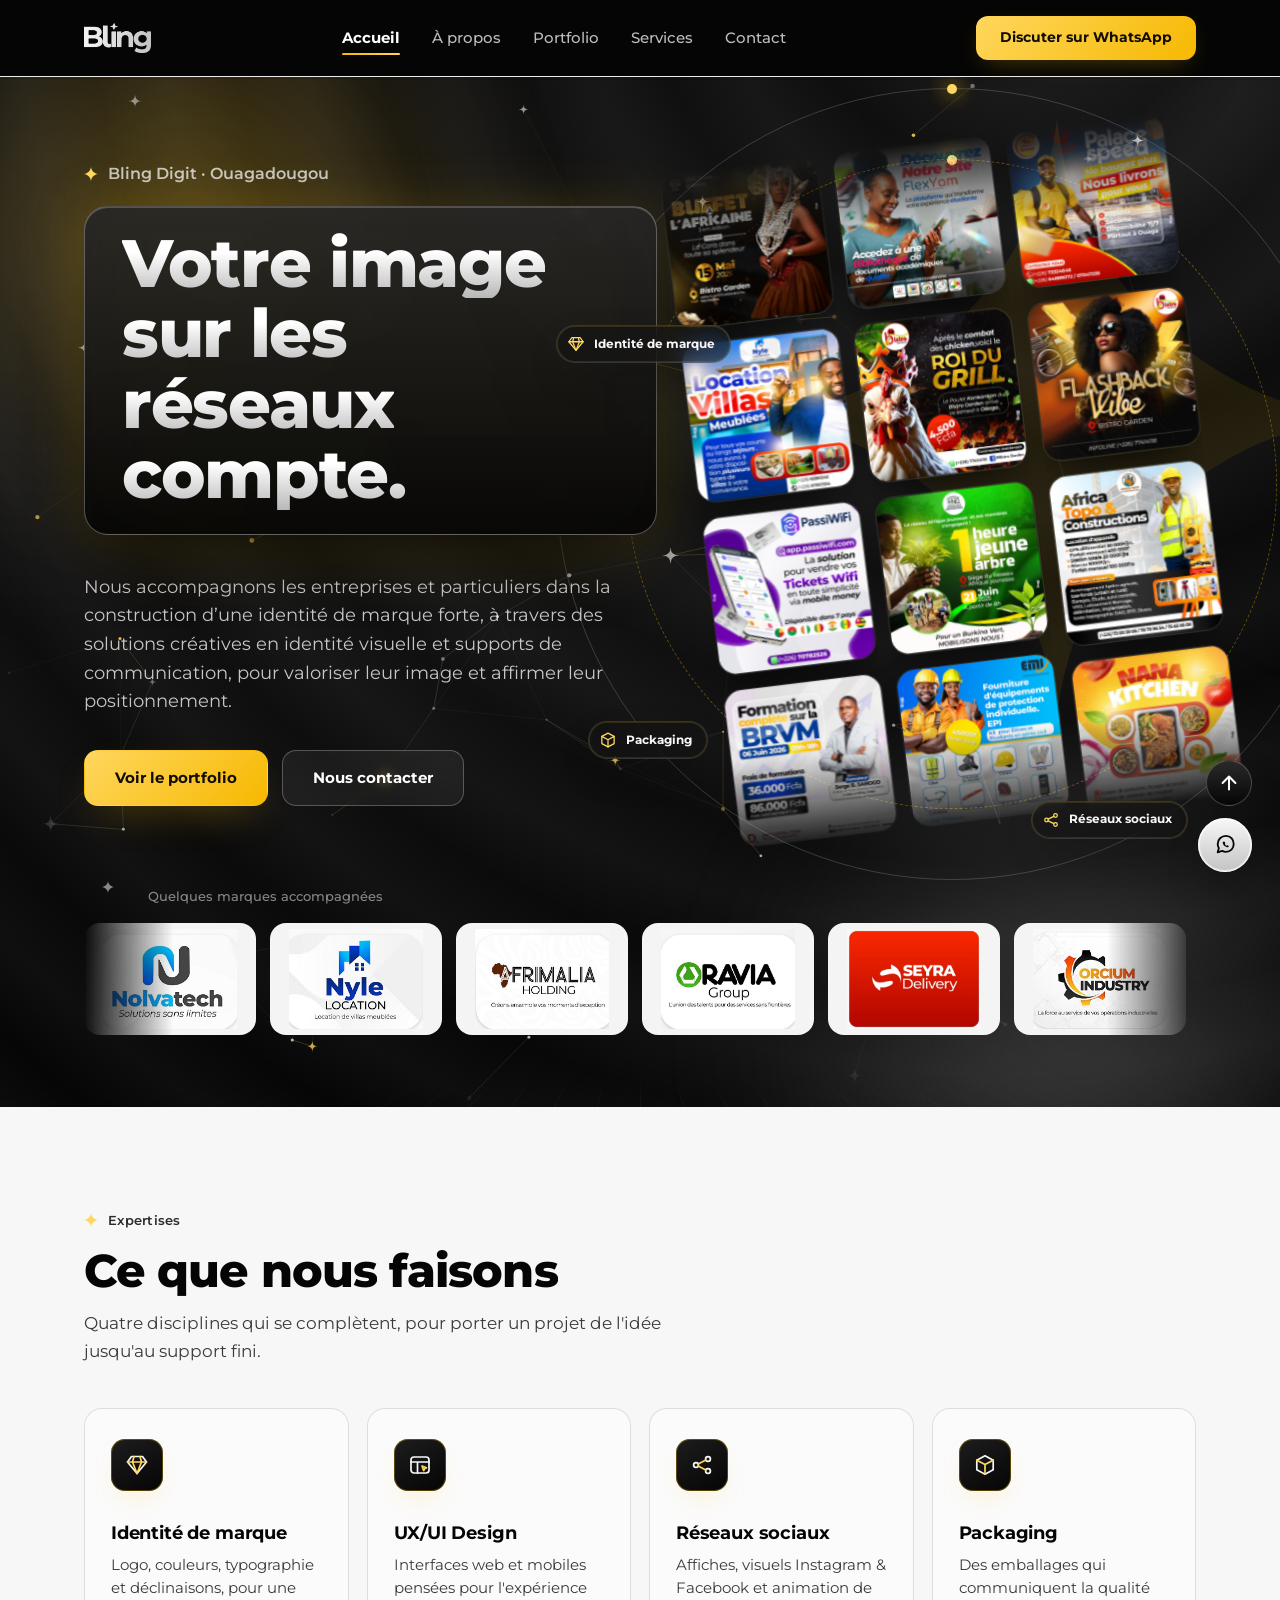
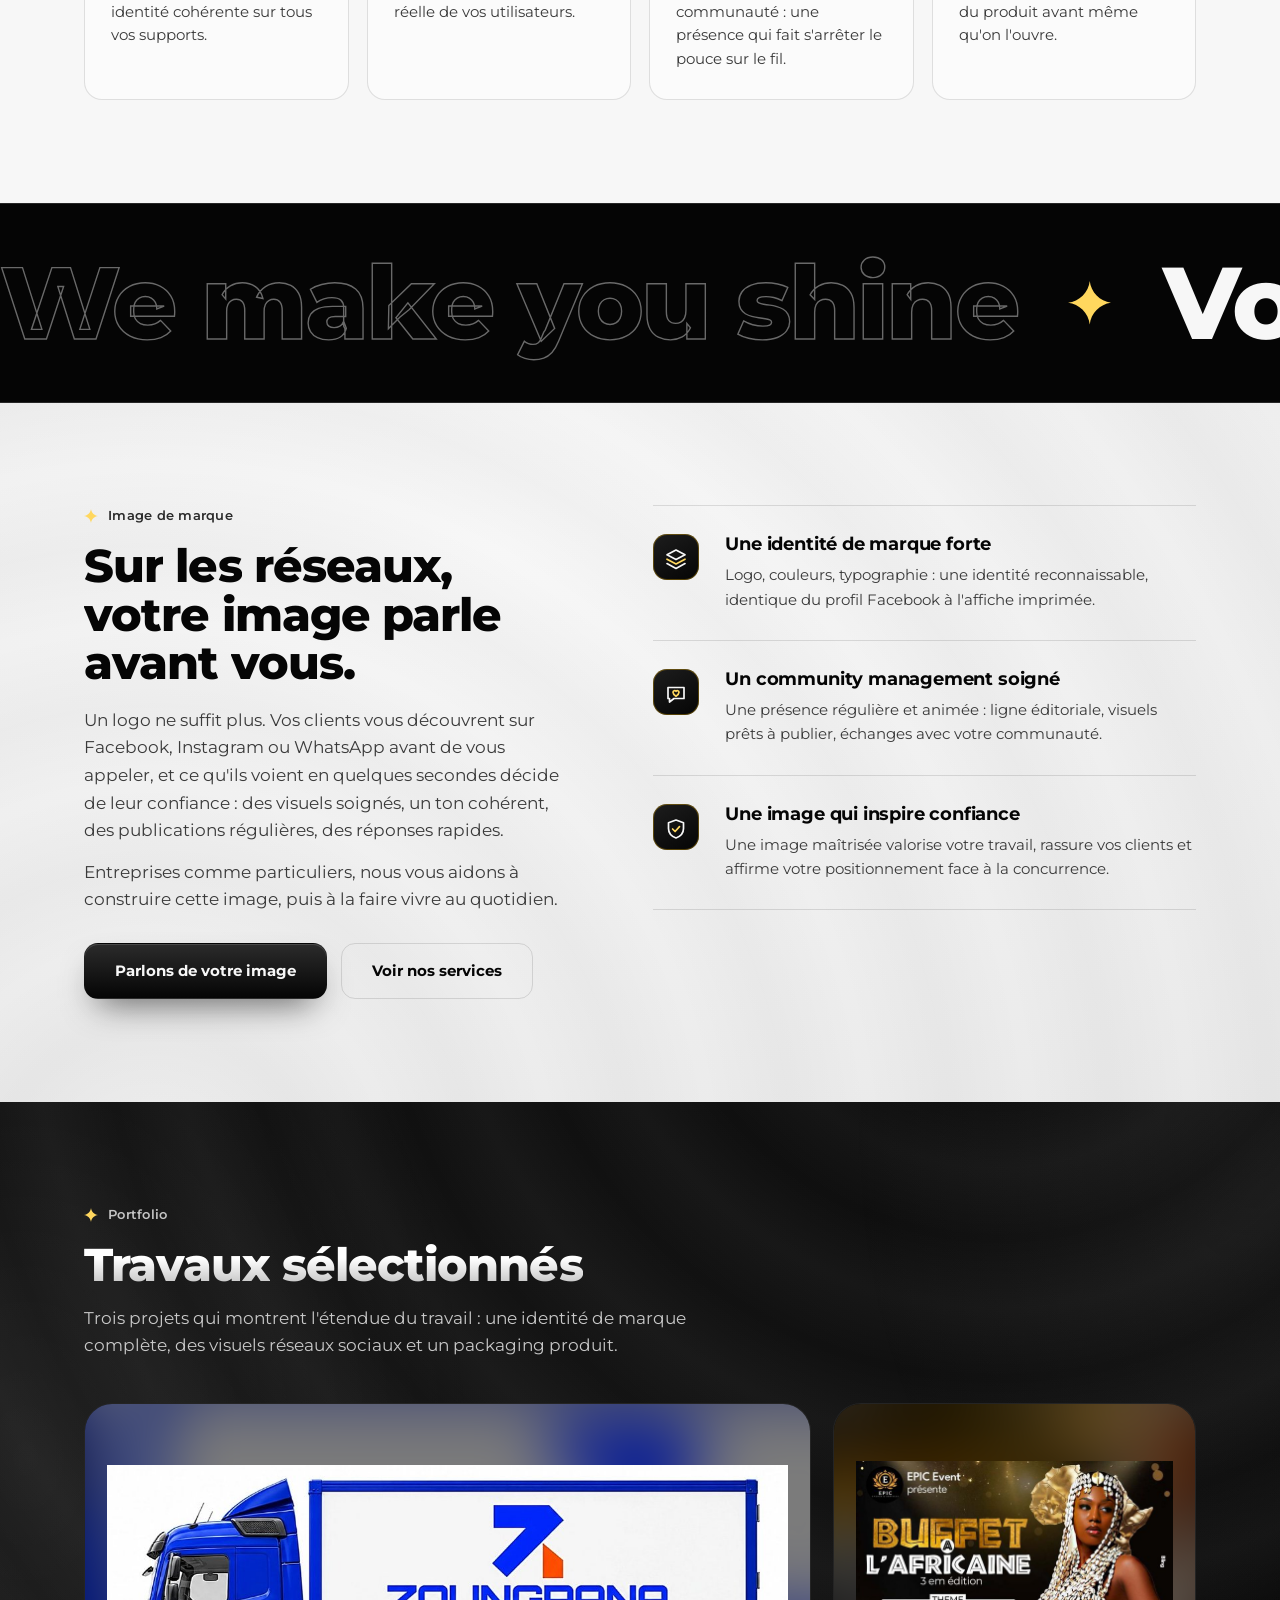
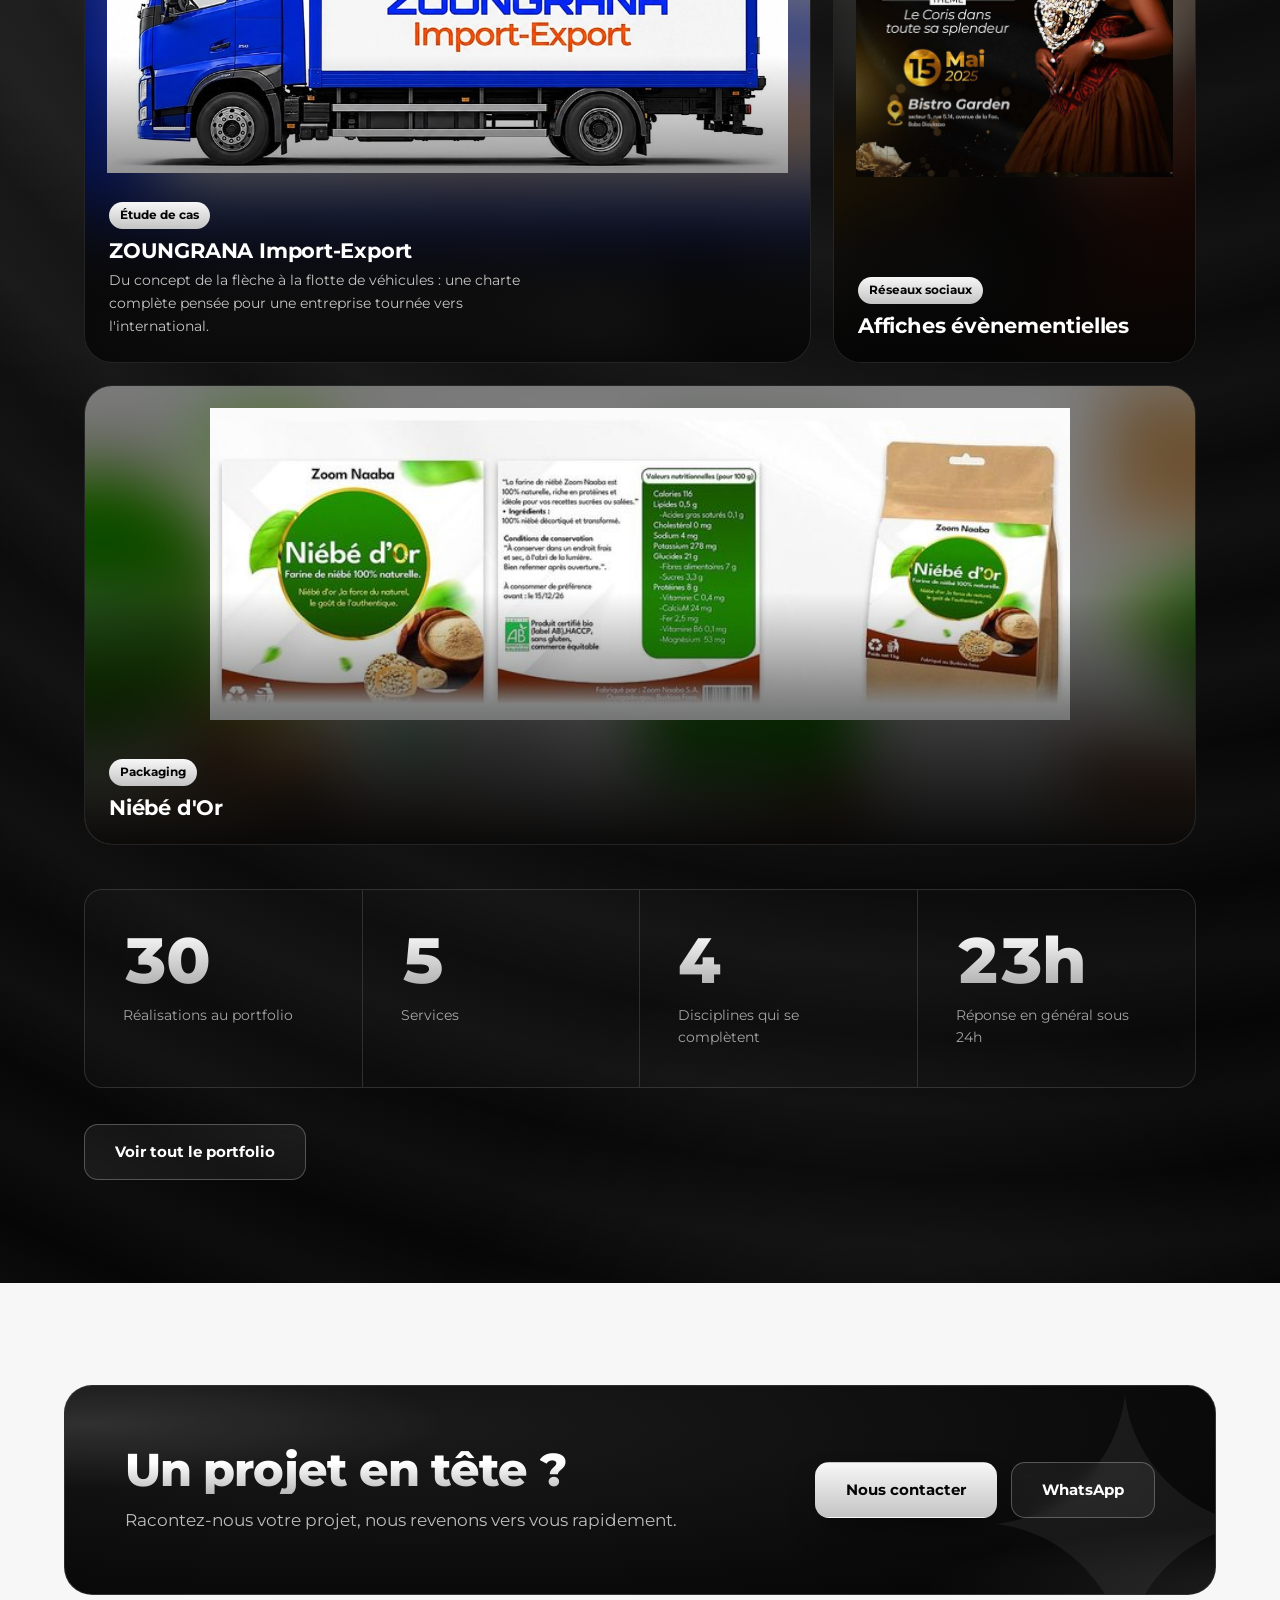
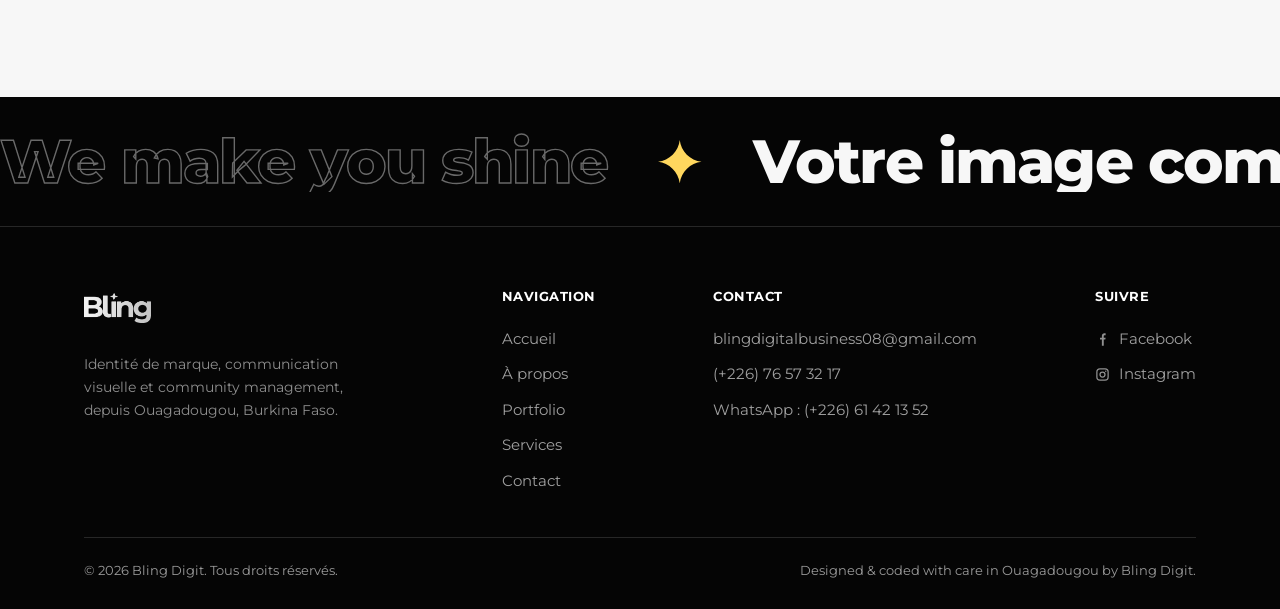
==== commit d45a29f6: "Add files via upload" ====
--- a/index.html
+++ b/index.html
@@ -28,9 +28,10 @@
 <link rel="preconnect" href="https://fonts.gstatic.com" crossorigin>
 <link href="https://fonts.googleapis.com/css2?family=Montserrat:wght@400;500;600;700;800&amp;display=swap" rel="stylesheet">
 <link rel="stylesheet" href="assets/styles.css">
+<link rel="stylesheet" href="assets/futur.css?v=2">
 <script>document.documentElement.classList.add('js');setTimeout(function(){if(!window.__bling){document.documentElement.classList.remove('js')}},4000);</script>
 <script type="application/ld+json">
-{"@context":"https://schema.org","@type":"ProfessionalService","name":"Bling Digit","url":"https://www.blingdigit.com/","logo":"https://www.blingdigit.com/assets/img/bling-logo-dark.png","image":"https://www.blingdigit.com/assets/img/og-cover.jpg","description":"Identité de marque, supports de communication, réseaux sociaux et community management pour entreprises et particuliers.","email":"blingdigitalbusiness08@gmail.com","telephone":"+22676573217","address":{"@type":"PostalAddress","addressLocality":"Ouagadougou","addressCountry":"BF"},"sameAs":["https://www.facebook.com/profile.php?id=100087631194981","https://www.instagram.com/bling_digital_business/"]}
+{"@context":"https://schema.org","@type":"ProfessionalService","name":"Bling Digit","url":"https://www.blingdigit.com/","logo":"https://www.blingdigit.com/assets/img/bling-logo-dark.png","image":"https://www.blingdigit.com/assets/img/og-cover.jpg","description":"Identité de marque, supports de communication, réseaux sociaux et community management pour entreprises et particuliers.","email":"blingdigitalbusiness08@gmail.com","telephone":"+22676573217","address":{"@type":"PostalAddress","addressLocality":"Ouagadougou","addressCountry":"BF"},"sameAs":["https://www.facebook.com/profile.php?id=100087631194981","https://www.instagram.com/bling_digit/"]}
 </script>
 </head>
 <body>
@@ -47,7 +48,7 @@
       <a href="contact.html">Contact</a>
       <a class="mobile-only" href="https://wa.me/22661421352" target="_blank" rel="noopener">Discuter sur WhatsApp</a>
     </nav>
-    <a class="nav-cta desktop-only" href="https://wa.me/22661421352" target="_blank" rel="noopener">Discuter sur WhatsApp <svg class="arr" viewBox="0 0 24 24" fill="none" aria-hidden="true"><path d="M5 12H19M13 6L19 12L13 18" stroke="currentColor" stroke-width="2.2" stroke-linecap="round" stroke-linejoin="round"/></svg></a>
+    <a class="nav-cta desktop-only" href="https://wa.me/22661421352" target="_blank" rel="noopener">Discuter sur WhatsApp</a>
     <button class="nav-toggle" type="button" aria-controls="nav-links" aria-label="Ouvrir le menu" aria-expanded="false"><span></span><span></span><span></span></button>
   </div>
 </header>
@@ -55,7 +56,7 @@
 <main id="main-content" tabindex="-1">
 
   <!-- HERO -->
-  <section class="surface-dark hero">
+  <section class="surface-dark hero"><div class="hero-fx" aria-hidden="true"><canvas></canvas><i class="aur a1"></i><i class="aur a2"></i><i class="gridfloor"></i><div class="ob"><i class="orbit o1"></i><i class="orbit o2"></i></div></div>
     <svg class="hero-star" viewBox="0 0 24 24" aria-hidden="true"><path d="M12 0C12.6 6.2 17.8 11.4 24 12 17.8 12.6 12.6 17.8 12 24 11.4 17.8 6.2 12.6 0 12 6.2 11.4 11.4 6.2 12 0Z"/></svg>
     <svg class="star-float" style="left:46%;top:14%;width:18px" viewBox="0 0 24 24" aria-hidden="true"><path d="M12 0C12.6 6.2 17.8 11.4 24 12 17.8 12.6 12.6 17.8 12 24 11.4 17.8 6.2 12.6 0 12 6.2 11.4 11.4 6.2 12 0Z"/></svg>
     <svg class="star-float" style="left:8%;top:78%;width:12px;animation-delay:1.2s" viewBox="0 0 24 24" aria-hidden="true"><path d="M12 0C12.6 6.2 17.8 11.4 24 12 17.8 12.6 12.6 17.8 12 24 11.4 17.8 6.2 12.6 0 12 6.2 11.4 11.4 6.2 12 0Z"/></svg>
@@ -67,7 +68,7 @@
           <h1 class="pill" data-split>Votre image sur les réseaux compte.</h1>
           <p class="lede on-dark reveal" style="--d:.35s">Nous accompagnons les entreprises et particuliers dans la construction d’une identité de marque forte, à travers des solutions créatives en identité visuelle et supports de communication, pour valoriser leur image et affirmer leur positionnement.</p>
           <div class="hero-actions reveal" style="--d:.5s">
-            <a href="portfolio.html" class="btn btn-primary">Voir le portfolio <svg class="arr" viewBox="0 0 24 24" fill="none" aria-hidden="true"><path d="M5 12H19M13 6L19 12L13 18" stroke="currentColor" stroke-width="2.2" stroke-linecap="round" stroke-linejoin="round"/></svg></a>
+            <a href="portfolio.html" class="btn btn-primary">Voir le portfolio</a>
             <a href="contact.html" class="btn btn-ghost-dark">Nous contacter</a>
           </div>
         </div>
@@ -91,7 +92,7 @@
       </div>
     </div>
     </div>
-  </section>
+  <div class="hero-top" aria-hidden="true"><div class="ob"><b class="chip c1"><svg width="24" height="24" viewBox="0 0 24 24" fill="none" stroke="currentColor" stroke-width="1.7" stroke-linecap="round" stroke-linejoin="round" aria-hidden="true"><path d="M6.5 3.5h11l4 5.5L12 20.5 2.5 9z"/><path class="a" d="M2.5 9h19M9 3.5L7.5 9 12 20.5M15 3.5L16.5 9 12 20.5"/></svg>Identité de marque</b><b class="chip c2"><svg width="24" height="24" viewBox="0 0 24 24" fill="none" stroke="currentColor" stroke-width="1.7" stroke-linecap="round" stroke-linejoin="round" aria-hidden="true"><circle cx="6" cy="12" r="2.4"/><circle cx="18" cy="6" r="2.4"/><circle cx="18" cy="18" r="2.4"/><path class="a" d="M8.2 10.9l7.6-3.8M8.2 13.1l7.6 3.8"/></svg>Réseaux sociaux</b><b class="chip c3"><svg width="24" height="24" viewBox="0 0 24 24" fill="none" stroke="currentColor" stroke-width="1.7" stroke-linecap="round" stroke-linejoin="round" aria-hidden="true"><path d="M12 2.8l8.2 4.4v9.6L12 21.2 3.8 16.8V7.2z"/><path class="a" d="M3.8 7.2L12 11.6l8.2-4.4M12 11.6v9.6"/></svg>Packaging</b></div></div></section>
 
   <!-- OFFER -->
   <section>
@@ -101,26 +102,22 @@
       <p class="lede reveal" style="margin-top:14px;">Quatre disciplines qui se complètent, pour porter un projet de l'idée jusqu'au support fini.</p>
       <div class="offer-grid" style="margin-top:44px;" data-stagger=".1">
         <div class="offer reveal">
-          <span class="num">01</span>
-          <div class="ic"><svg width="22" height="22" viewBox="0 0 24 24" fill="none"><path d="M4 20L14 10M14 10L9 10M14 10L14 15" stroke="currentColor" stroke-width="2" stroke-linecap="round" stroke-linejoin="round"/><circle cx="18" cy="6" r="3" stroke="currentColor" stroke-width="2"/></svg></div>
+          <div class="ic"><svg width="24" height="24" viewBox="0 0 24 24" fill="none" stroke="currentColor" stroke-width="1.7" stroke-linecap="round" stroke-linejoin="round" aria-hidden="true"><path d="M6.5 3.5h11l4 5.5L12 20.5 2.5 9z"/><path class="a" d="M2.5 9h19M9 3.5L7.5 9 12 20.5M15 3.5L16.5 9 12 20.5"/></svg></div>
           <h3>Identité de marque</h3>
           <p>Logo, couleurs, typographie et déclinaisons, pour une identité cohérente sur tous vos supports.</p>
         </div>
         <div class="offer reveal">
-          <span class="num">02</span>
-          <div class="ic"><svg width="22" height="22" viewBox="0 0 24 24" fill="none"><rect x="3" y="4" width="18" height="14" rx="2" stroke="currentColor" stroke-width="2"/><path d="M8 21H16M12 18V21" stroke="currentColor" stroke-width="2" stroke-linecap="round"/></svg></div>
+          <div class="ic"><svg width="24" height="24" viewBox="0 0 24 24" fill="none" stroke="currentColor" stroke-width="1.7" stroke-linecap="round" stroke-linejoin="round" aria-hidden="true"><rect x="3" y="4" width="18" height="16" rx="3"/><path d="M3 9h18M9.5 9v11"/><path class="a" d="M14 13l4.5 1.8-1.9.9-.9 1.9z"/></svg></div>
           <h3>UX/UI Design</h3>
           <p>Interfaces web et mobiles pensées pour l'expérience réelle de vos utilisateurs.</p>
         </div>
         <div class="offer reveal">
-          <span class="num">03</span>
-          <div class="ic"><svg width="22" height="22" viewBox="0 0 24 24" fill="none"><rect x="3" y="3" width="8" height="8" rx="1.5" stroke="currentColor" stroke-width="2"/><rect x="13" y="3" width="8" height="8" rx="1.5" stroke="currentColor" stroke-width="2"/><rect x="3" y="13" width="8" height="8" rx="1.5" stroke="currentColor" stroke-width="2"/><rect x="13" y="13" width="8" height="8" rx="1.5" stroke="currentColor" stroke-width="2"/></svg></div>
+          <div class="ic"><svg width="24" height="24" viewBox="0 0 24 24" fill="none" stroke="currentColor" stroke-width="1.7" stroke-linecap="round" stroke-linejoin="round" aria-hidden="true"><circle cx="6" cy="12" r="2.4"/><circle cx="18" cy="6" r="2.4"/><circle cx="18" cy="18" r="2.4"/><path class="a" d="M8.2 10.9l7.6-3.8M8.2 13.1l7.6 3.8"/></svg></div>
           <h3>Réseaux sociaux</h3>
           <p>Affiches, visuels Instagram &amp; Facebook et animation de communauté : une présence qui fait s'arrêter le pouce sur le fil.</p>
         </div>
         <div class="offer reveal">
-          <span class="num">04</span>
-          <div class="ic"><svg width="22" height="22" viewBox="0 0 24 24" fill="none"><path d="M21 8L12 3L3 8M21 8L12 13M21 8V16L12 21M12 13L3 8M12 13V21M3 8V16L12 21" stroke="currentColor" stroke-width="2" stroke-linecap="round" stroke-linejoin="round"/></svg></div>
+          <div class="ic"><svg width="24" height="24" viewBox="0 0 24 24" fill="none" stroke="currentColor" stroke-width="1.7" stroke-linecap="round" stroke-linejoin="round" aria-hidden="true"><path d="M12 2.8l8.2 4.4v9.6L12 21.2 3.8 16.8V7.2z"/><path class="a" d="M3.8 7.2L12 11.6l8.2-4.4M12 11.6v9.6"/></svg></div>
           <h3>Packaging</h3>
           <p>Des emballages qui communiquent la qualité du produit avant même qu'on l'ouvre.</p>
         </div>
@@ -139,14 +136,14 @@
         <p class="lede reveal" style="margin-top:18px;">Un logo ne suffit plus. Vos clients vous découvrent sur Facebook, Instagram ou WhatsApp avant de vous appeler, et ce qu'ils voient en quelques secondes décide de leur confiance : des visuels soignés, un ton cohérent, des publications régulières, des réponses rapides.</p>
         <p class="lede reveal" style="margin-top:14px;">Entreprises comme particuliers, nous vous aidons à construire cette image, puis à la faire vivre au quotidien.</p>
         <div class="reveal" style="margin-top:30px; display:flex; gap:14px; flex-wrap:wrap;">
-          <a href="contact.html" class="btn btn-primary">Parlons de votre image <svg class="arr" viewBox="0 0 24 24" fill="none" aria-hidden="true"><path d="M5 12H19M13 6L19 12L13 18" stroke="currentColor" stroke-width="2.2" stroke-linecap="round" stroke-linejoin="round"/></svg></a>
+          <a href="contact.html" class="btn btn-primary">Parlons de votre image</a>
           <a href="services.html" class="btn btn-ghost-light">Voir nos services</a>
         </div>
       </div>
       <div class="brand-rows" data-stagger=".14">
-        <div class="brand-row reveal" data-anim="right"><svg viewBox="0 0 24 24" aria-hidden="true"><path d="M12 0C12.6 6.2 17.8 11.4 24 12 17.8 12.6 12.6 17.8 12 24 11.4 17.8 6.2 12.6 0 12 6.2 11.4 11.4 6.2 12 0Z"/></svg><div><h3>Une identité de marque forte</h3><p>Logo, couleurs, typographie : une identité reconnaissable, identique du profil Facebook à l'affiche imprimée.</p></div></div>
-        <div class="brand-row reveal" data-anim="right"><svg viewBox="0 0 24 24" aria-hidden="true"><path d="M12 0C12.6 6.2 17.8 11.4 24 12 17.8 12.6 12.6 17.8 12 24 11.4 17.8 6.2 12.6 0 12 6.2 11.4 11.4 6.2 12 0Z"/></svg><div><h3>Un community management soigné</h3><p>Une présence régulière et animée : ligne éditoriale, visuels prêts à publier, échanges avec votre communauté.</p></div></div>
-        <div class="brand-row reveal" data-anim="right"><svg viewBox="0 0 24 24" aria-hidden="true"><path d="M12 0C12.6 6.2 17.8 11.4 24 12 17.8 12.6 12.6 17.8 12 24 11.4 17.8 6.2 12.6 0 12 6.2 11.4 11.4 6.2 12 0Z"/></svg><div><h3>Une image qui inspire confiance</h3><p>Une image maîtrisée valorise votre travail, rassure vos clients et affirme votre positionnement face à la concurrence.</p></div></div>
+        <div class="brand-row reveal" data-anim="right"><span class="ic2"><svg width="24" height="24" viewBox="0 0 24 24" fill="none" stroke="currentColor" stroke-width="1.7" stroke-linecap="round" stroke-linejoin="round" aria-hidden="true"><path d="M12 3l9 4.8-9 4.8-9-4.8z"/><path class="a" d="M3 12.2l9 4.8 9-4.8"/><path d="M3 16.6l9 4.8 9-4.8"/></svg></span><div><h3>Une identité de marque forte</h3><p>Logo, couleurs, typographie : une identité reconnaissable, identique du profil Facebook à l'affiche imprimée.</p></div></div>
+        <div class="brand-row reveal" data-anim="right"><span class="ic2"><svg width="24" height="24" viewBox="0 0 24 24" fill="none" stroke="currentColor" stroke-width="1.7" stroke-linecap="round" stroke-linejoin="round" aria-hidden="true"><path d="M4 5.5h16v11H10l-4.5 3.5v-3.5H4z"/><path class="a" d="M12 14.2s-3-1.9-3-3.9a1.7 1.7 0 0 1 3-1 1.7 1.7 0 0 1 3 1c0 2-3 3.9-3 3.9z"/></svg></span><div><h3>Un community management soigné</h3><p>Une présence régulière et animée : ligne éditoriale, visuels prêts à publier, échanges avec votre communauté.</p></div></div>
+        <div class="brand-row reveal" data-anim="right"><span class="ic2"><svg width="24" height="24" viewBox="0 0 24 24" fill="none" stroke="currentColor" stroke-width="1.7" stroke-linecap="round" stroke-linejoin="round" aria-hidden="true"><path d="M12 3l7.5 2.8v5.7c0 4.4-3 7.8-7.5 9.5-4.5-1.7-7.5-5.1-7.5-9.5V5.8z"/><path class="a" d="M8.6 12l2.5 2.5 4.4-4.9"/></svg></span><div><h3>Une image qui inspire confiance</h3><p>Une image maîtrisée valorise votre travail, rassure vos clients et affirme votre positionnement face à la concurrence.</p></div></div>
       </div>
     </div>
   </section>
@@ -162,7 +159,6 @@
         <a href="etude-de-cas.html" class="work-card tall reveal" style="--img:url('img/zoungrana-truck.jpg')">
           <div class="frame"><img width="1026" height="463" loading="lazy" decoding="async" src="assets/img/zoungrana-truck.jpg" alt="Camion floqué de l'identité ZOUNGRANA Import-Export"></div>
           <div class="scrim"></div><div class="glare"></div>
-          <span class="go"><svg viewBox="0 0 24 24" fill="none" aria-hidden="true"><path d="M7 17L17 7M9 7H17V15" stroke="currentColor" stroke-width="2.2" stroke-linecap="round" stroke-linejoin="round"/></svg></span>
           <div class="body">
             <span class="tag">Étude de cas</span>
             <h3>ZOUNGRANA Import-Export</h3>
@@ -172,7 +168,6 @@
         <a href="portfolio.html#reseaux" class="work-card tall reveal" style="--d:.12s; --img:url('img/thumbs/poster-buffet.jpg')">
           <div class="frame"><img width="1080" height="1074" loading="lazy" decoding="async" src="assets/img/thumbs/poster-buffet.jpg" alt="Affiche évènementielle Buffet à l'Africaine"></div>
           <div class="scrim"></div><div class="glare"></div>
-          <span class="go"><svg viewBox="0 0 24 24" fill="none" aria-hidden="true"><path d="M7 17L17 7M9 7H17V15" stroke="currentColor" stroke-width="2.2" stroke-linecap="round" stroke-linejoin="round"/></svg></span>
           <div class="body">
             <span class="tag">Réseaux sociaux</span>
             <h3>Affiches évènementielles</h3>
@@ -181,7 +176,6 @@
         <a href="portfolio.html#packaging" class="work-card wide reveal" style="--d:.2s; --img:url('img/thumbs/pkg-niebe-dor.jpg')">
           <div class="frame"><img width="1400" height="508" loading="lazy" decoding="async" src="assets/img/thumbs/pkg-niebe-dor.jpg" alt="Packaging Niébé d'Or"></div>
           <div class="scrim"></div><div class="glare"></div>
-          <span class="go"><svg viewBox="0 0 24 24" fill="none" aria-hidden="true"><path d="M7 17L17 7M9 7H17V15" stroke="currentColor" stroke-width="2.2" stroke-linecap="round" stroke-linejoin="round"/></svg></span>
           <div class="body">
             <span class="tag">Packaging</span>
             <h3>Niébé d'Or</h3>
@@ -197,7 +191,7 @@
       </div>
 
       <div class="reveal" style="margin-top:36px;">
-        <a href="portfolio.html" class="btn btn-ghost-dark">Voir tout le portfolio <svg class="arr" viewBox="0 0 24 24" fill="none" aria-hidden="true"><path d="M5 12H19M13 6L19 12L13 18" stroke="currentColor" stroke-width="2.2" stroke-linecap="round" stroke-linejoin="round"/></svg></a>
+        <a href="portfolio.html" class="btn btn-ghost-dark">Voir tout le portfolio</a>
       </div>
     </div>
   </section>
@@ -210,7 +204,7 @@
         <p class="lede" style="margin-top:12px;">Racontez-nous votre projet, nous revenons vers vous rapidement.</p>
       </div>
       <div class="cta-actions">
-        <a href="contact.html" class="btn btn-primary">Nous contacter <svg class="arr" viewBox="0 0 24 24" fill="none" aria-hidden="true"><path d="M5 12H19M13 6L19 12L13 18" stroke="currentColor" stroke-width="2.2" stroke-linecap="round" stroke-linejoin="round"/></svg></a>
+        <a href="contact.html" class="btn btn-primary">Nous contacter</a>
         <a href="https://wa.me/22661421352" class="btn btn-ghost-dark" target="_blank" rel="noopener">WhatsApp</a>
       </div>
     </div>
@@ -242,7 +236,7 @@
       <div class="foot-col">
         <p class="foot-h">SUIVRE</p>
         <a class="social-link" href="https://www.facebook.com/profile.php?id=100087631194981" target="_blank" rel="noopener"><svg width="15" height="15" viewBox="0 0 24 24" fill="currentColor" aria-hidden="true"><path d="M14 9V6.5C14 5.7 14.7 5 15.5 5H17V2H15C12.8 2 11 3.8 11 6V9H8V12H11V22H14V12H16.5L17 9H14Z"/></svg><span>Facebook</span></a>
-        <a class="social-link" href="https://www.instagram.com/bling_digital_business/" target="_blank" rel="noopener"><svg width="15" height="15" viewBox="0 0 24 24" fill="none" stroke="currentColor" stroke-width="2" aria-hidden="true"><rect x="3" y="3" width="18" height="18" rx="5"/><circle cx="12" cy="12" r="4"/><circle cx="17.2" cy="6.8" r="1.1" fill="currentColor" stroke="none"/></svg><span>Instagram</span></a>
+        <a class="social-link" href="https://www.instagram.com/bling_digit/" target="_blank" rel="noopener"><svg width="15" height="15" viewBox="0 0 24 24" fill="none" stroke="currentColor" stroke-width="2" aria-hidden="true"><rect x="3" y="3" width="18" height="18" rx="5"/><circle cx="12" cy="12" r="4"/><circle cx="17.2" cy="6.8" r="1.1" fill="currentColor" stroke="none"/></svg><span>Instagram</span></a>
       </div>
     </div>
     <div class="foot-bottom">
@@ -253,5 +247,6 @@
 </footer>
 
 <script src="assets/script.js"></script>
+<script src="assets/futur.js?v=2" defer></script>
 </body>
 </html>
--- a/assets/styles.css
+++ b/assets/styles.css
@@ -390,7 +390,7 @@
 .service-row:hover{ padding-left:14px; }
 @media (max-width:800px){ .service-row{ grid-template-columns:1fr; gap:16px; } }
 .service-row h3{ font-size:clamp(1.3rem,2.4vw,1.7rem); display:flex; flex-direction:column; gap:10px; }
-.service-row h3::before{ counter-increment:svc; content:"0" counter(svc); font-size:.9rem; font-weight:700; color:rgba(5,5,5,.35); -webkit-text-stroke:0; }
+.service-row h3::before{ counter-increment:svc; content:none; font-size:.9rem; font-weight:700; color:rgba(5,5,5,.35); -webkit-text-stroke:0; }
 .service-list{ margin-top:18px; display:flex; flex-direction:column; gap:10px; }
 .service-list li{ position:relative; font-size:.95rem; color:var(--slate); padding-left:22px; transition:transform .5s var(--ease), color .3s ease; }
 .service-list li::before{ content:""; position:absolute; left:0; top:7px; width:11px; height:11px; background:var(--graphite); -webkit-mask:var(--star) center/contain no-repeat; mask:var(--star) center/contain no-repeat; transition:transform .8s var(--ease); }
--- a/assets/futur.css
+++ b/assets/futur.css
@@ -0,0 +1,61 @@
+:root{--gold:#F6B800;--gold-hi:#FFD75E;--gold-lo:#B07A00;--gold-glow:rgba(246,184,0,.38)}
+.nav,.nav.hidden{transform:none!important}
+.nav::after{content:"";position:absolute;left:0;right:0;bottom:-1px;height:1px;background:linear-gradient(90deg,transparent,var(--gold) 30%,var(--gold-hi) 50%,var(--gold) 70%,transparent);opacity:0;transition:opacity .4s}
+.nav.scrolled::after{opacity:.8}
+.nav-links a:not(.mobile-only)::after{background:linear-gradient(90deg,var(--gold),var(--gold-hi))!important}
+.nav-cta{background:linear-gradient(135deg,var(--gold-hi),var(--gold))!important;color:#120d00!important;box-shadow:0 8px 26px -10px var(--gold-glow)}
+.nav-cta:hover{box-shadow:0 14px 34px -8px var(--gold-glow)!important}
+.progress{background:linear-gradient(90deg,var(--gold-lo),var(--gold-hi),#fff)!important}
+.cursor-glow{background:radial-gradient(circle,rgba(246,184,0,.11),transparent 62%)!important}
+.surface-dark .btn-primary{background:linear-gradient(135deg,var(--gold-hi),var(--gold))!important;color:#120d00!important;box-shadow:0 16px 40px -16px var(--gold-glow)}
+.surface-dark .btn-primary:hover{box-shadow:0 20px 48px -12px var(--gold-glow)}
+.btn-primary:hover{box-shadow:0 16px 38px -14px var(--gold-glow)}
+.hero-kicker svg,.eyebrow svg{fill:var(--gold-hi)!important;color:var(--gold-hi)}
+.band-track svg{fill:var(--gold-hi)!important}
+.hero-star{fill:var(--gold)!important;opacity:.09!important}
+.hero h1.pill{filter:drop-shadow(0 0 26px rgba(246,184,0,.2))}
+.hero .wrap{position:relative;z-index:2}
+.hero-fx,.hero-top{position:absolute;inset:0;pointer-events:none;overflow:hidden}
+.hero-fx{z-index:1}
+.hero-top{z-index:3}
+.hero-fx canvas{position:absolute;inset:0;width:100%;height:100%}
+.aur{position:absolute;border-radius:50%;filter:blur(70px);mix-blend-mode:screen;animation:aur 16s ease-in-out infinite alternate}
+.a1{width:46vw;height:46vw;max-width:640px;max-height:640px;left:-8%;top:-14%;background:radial-gradient(circle,rgba(246,184,0,.3),transparent 68%)}
+.a2{width:52vw;height:52vw;max-width:720px;max-height:720px;right:-10%;bottom:-24%;background:radial-gradient(circle,rgba(196,196,196,.26),transparent 68%);animation-delay:-6s}
+@keyframes aur{to{transform:translate3d(6vw,4vh,0) scale(1.18)}}
+.gridfloor{position:absolute;left:-25%;right:-25%;bottom:-8%;height:56%;background:linear-gradient(rgba(196,196,196,.17) 1px,transparent 1px) 0 0/100% 56px,linear-gradient(90deg,rgba(196,196,196,.17) 1px,transparent 1px) 0 0/64px 100%;transform:perspective(520px) rotateX(64deg);transform-origin:50% 100%;-webkit-mask-image:linear-gradient(to top,#000 5%,transparent 80%);mask-image:linear-gradient(to top,#000 5%,transparent 80%);animation:grid 5s linear infinite}
+@keyframes grid{to{background-position:0 56px,0 0}}
+.ob{position:absolute;left:70%;top:50%;width:0;height:0;--os:520px}
+.orbit{position:absolute;left:0;top:0;border-radius:50%;border:1px solid rgba(196,196,196,.24)}
+.o1{width:var(--os);height:var(--os);margin:calc(var(--os)/-2) 0 0 calc(var(--os)/-2);animation:rot 28s linear infinite}
+.o2{width:calc(var(--os)*.82);height:calc(var(--os)*.82);margin:calc(var(--os)*-.41) 0 0 calc(var(--os)*-.41);border-style:dashed;border-color:rgba(246,184,0,.38);animation:rot 40s linear infinite reverse}
+.orbit::after{content:"";position:absolute;top:-5px;left:50%;width:10px;height:10px;margin-left:-5px;border-radius:50%;background:var(--gold-hi);box-shadow:0 0 18px 4px var(--gold-glow)}
+@keyframes rot{to{transform:rotate(360deg)}}
+.chip{position:absolute;display:flex;align-items:center;gap:9px;padding:9px 15px 9px 10px;border-radius:999px;font:700 .78rem/1 var(--display);color:#F7F7F7;white-space:nowrap;background:rgba(20,20,20,.58);border:1px solid rgba(255,255,255,.14);-webkit-backdrop-filter:blur(14px);backdrop-filter:blur(14px);box-shadow:0 16px 40px -16px #000,inset 0 0 0 1px rgba(246,184,0,.14);animation:flt 6s ease-in-out infinite}
+.chip svg{width:18px;height:18px;color:var(--gold-hi)}
+.c1{left:calc(var(--os)*-.5);top:calc(var(--os)*-.2)}
+.c2{left:calc(var(--os)*.1);top:calc(var(--os)*.4);animation-delay:-2s}
+.c3{left:calc(var(--os)*-.46);top:calc(var(--os)*.3);animation-delay:-4s}
+@keyframes flt{50%{transform:translateY(-12px)}}
+.wall-wrap{perspective:1000px}
+.wall{transition:rotate .3s ease-out}
+.ic{background:linear-gradient(150deg,#1d1d1d,#050505)!important;color:#F7F7F7!important;box-shadow:inset 0 0 0 1px rgba(246,184,0,.32),0 12px 30px -14px var(--gold-glow);transition:box-shadow .4s}
+.ic svg{width:24px;height:24px;overflow:visible;transition:transform .6s cubic-bezier(.22,1,.36,1)}
+.a{stroke:var(--gold-hi)}
+.offer:hover .ic,.contact-card:hover .ic{box-shadow:inset 0 0 0 1px var(--gold),0 14px 36px -10px var(--gold-glow)}
+.offer:hover .ic svg,.contact-card:hover .ic svg{transform:scale(1.14)}
+.brand-row .ic2{flex:none;width:46px;height:46px;border-radius:14px;display:grid;place-items:center;background:linear-gradient(150deg,#1d1d1d,#050505);color:#F7F7F7;box-shadow:inset 0 0 0 1px rgba(246,184,0,.32)}
+.brand-row .ic2 svg{width:24px;height:24px;fill:none!important;stroke:currentColor!important;opacity:1!important}
+.brand-row .ic2 svg .a{stroke:var(--gold-hi)!important}
+.spot{position:absolute;inset:0;border-radius:inherit;pointer-events:none;opacity:0;transition:opacity .4s;background:radial-gradient(320px circle at var(--mx,50%) var(--my,50%),rgba(246,184,0,.15),transparent 62%)}
+.has-spot:hover>.spot{opacity:1}
+@media (max-width:900px){.gridfloor{height:42%}.chip{display:none}.aur{filter:blur(50px)}}
+@media (prefers-reduced-motion:reduce){.aur,.gridfloor,.orbit,.chip{animation:none!important}.hero-fx canvas{display:none}}
+
+.brand-rows .brand-row{grid-template-columns:48px 1fr;gap:24px;align-items:start}
+.brand-row:hover .ic2 svg{transform:scale(1.1)}
+.offer .ic,.pillar .ic{width:52px;height:52px;margin-bottom:32px}
+.contact-card{gap:20px}
+.idx svg{width:18px;height:18px;fill:var(--gold-hi)}
+.btn{padding-inline:30px}
+.nav-cta{padding-inline:24px}
